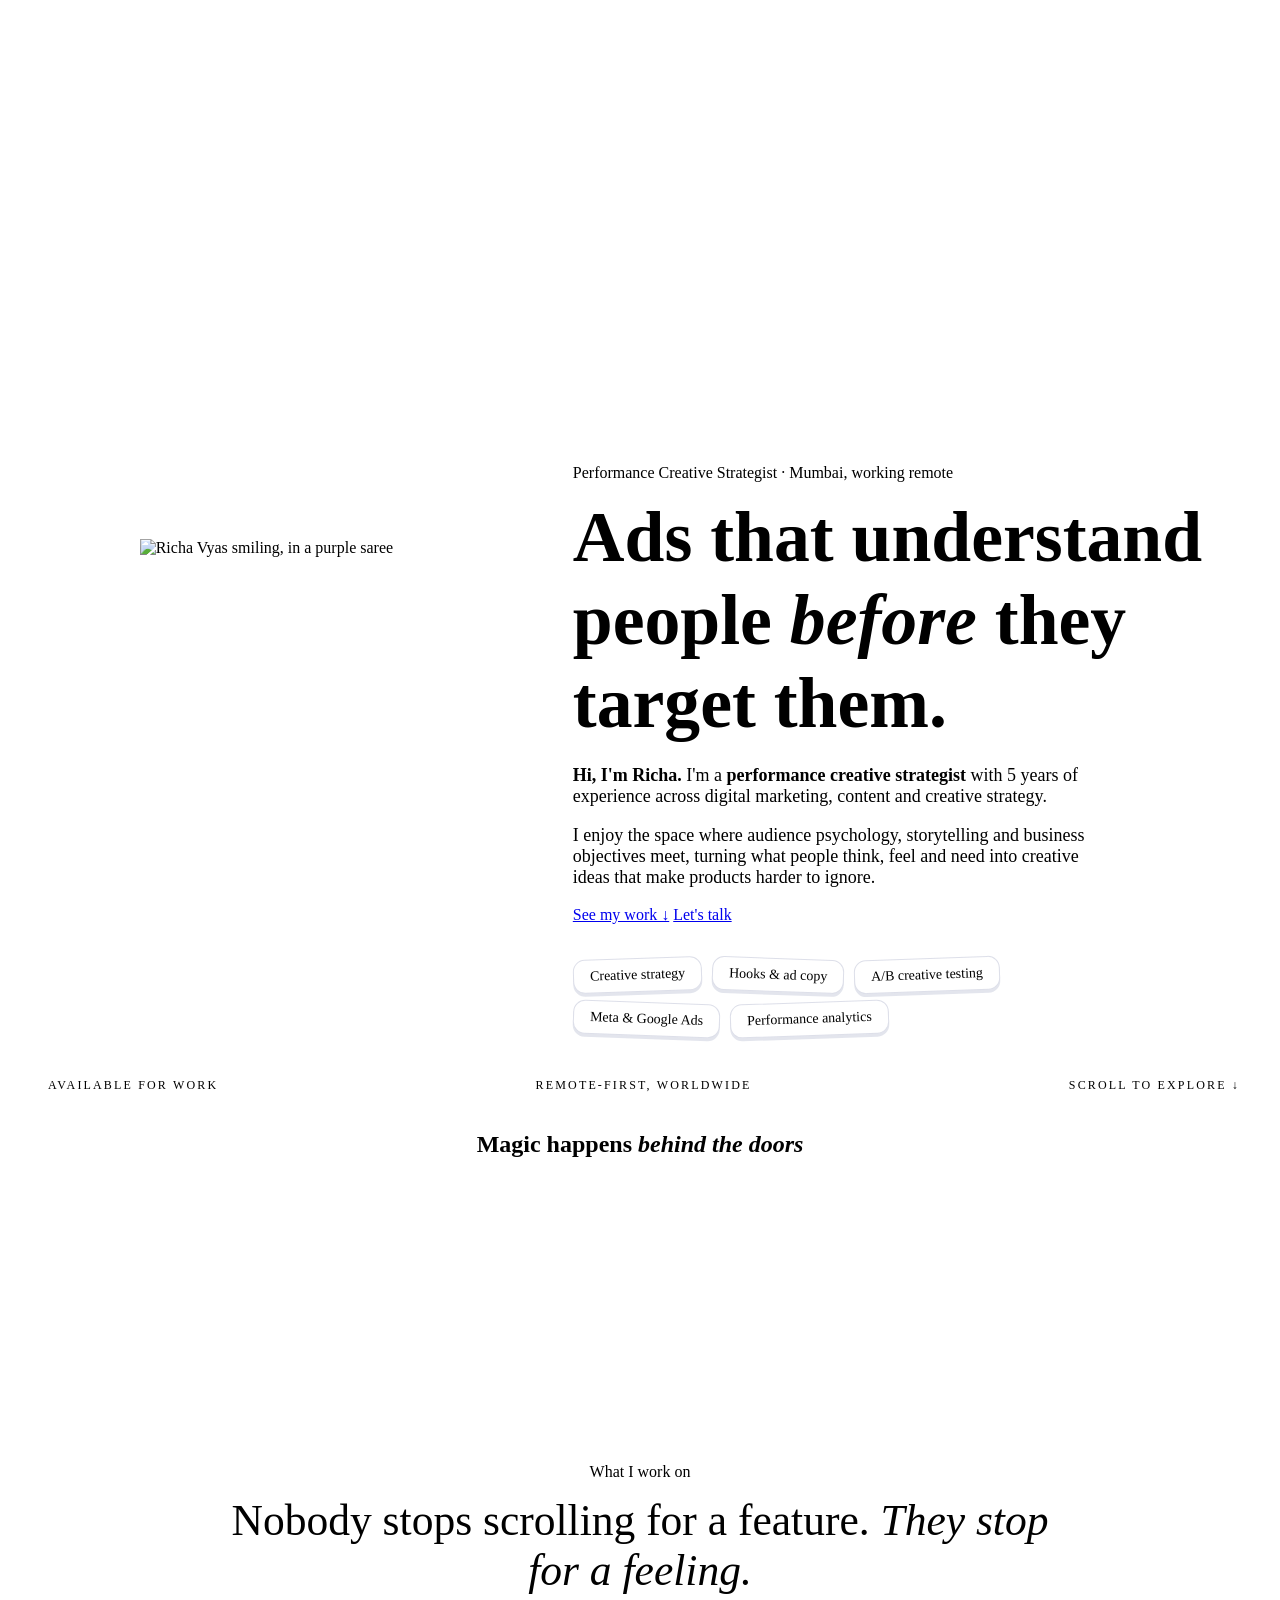
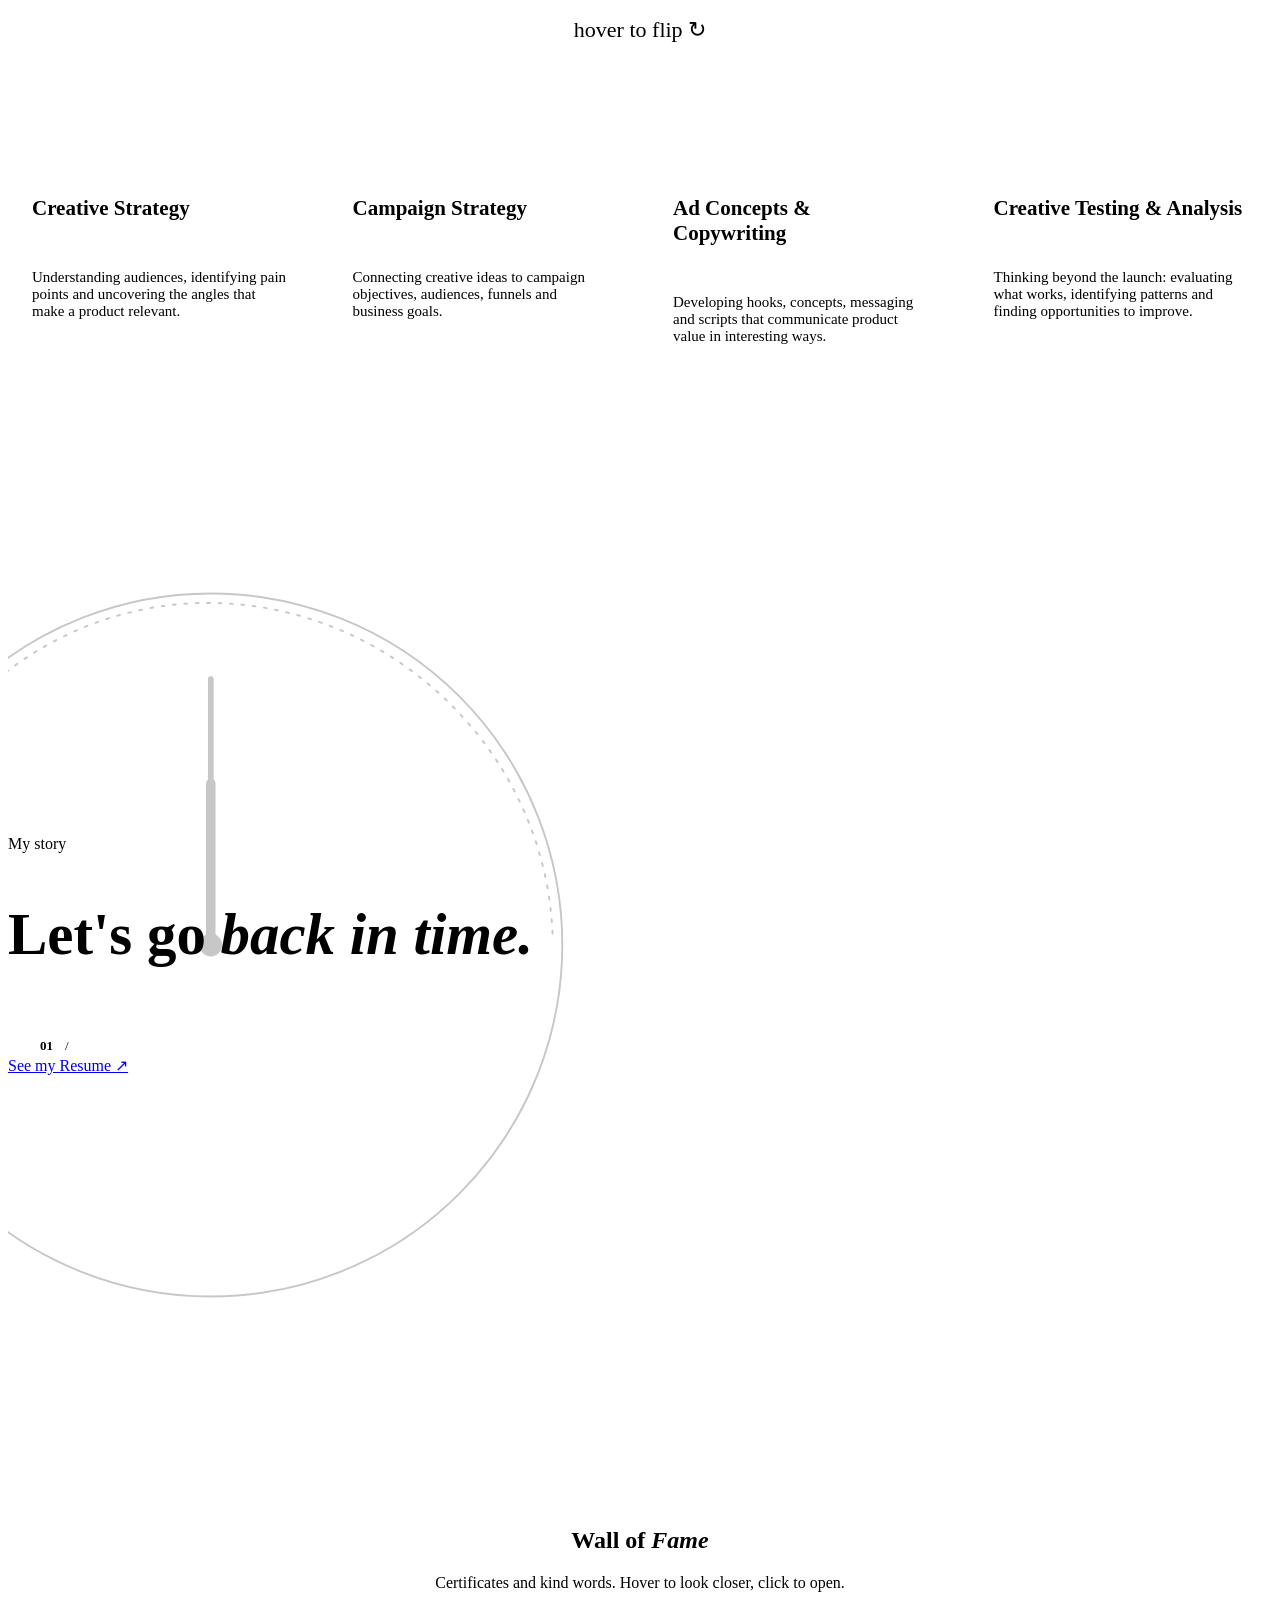
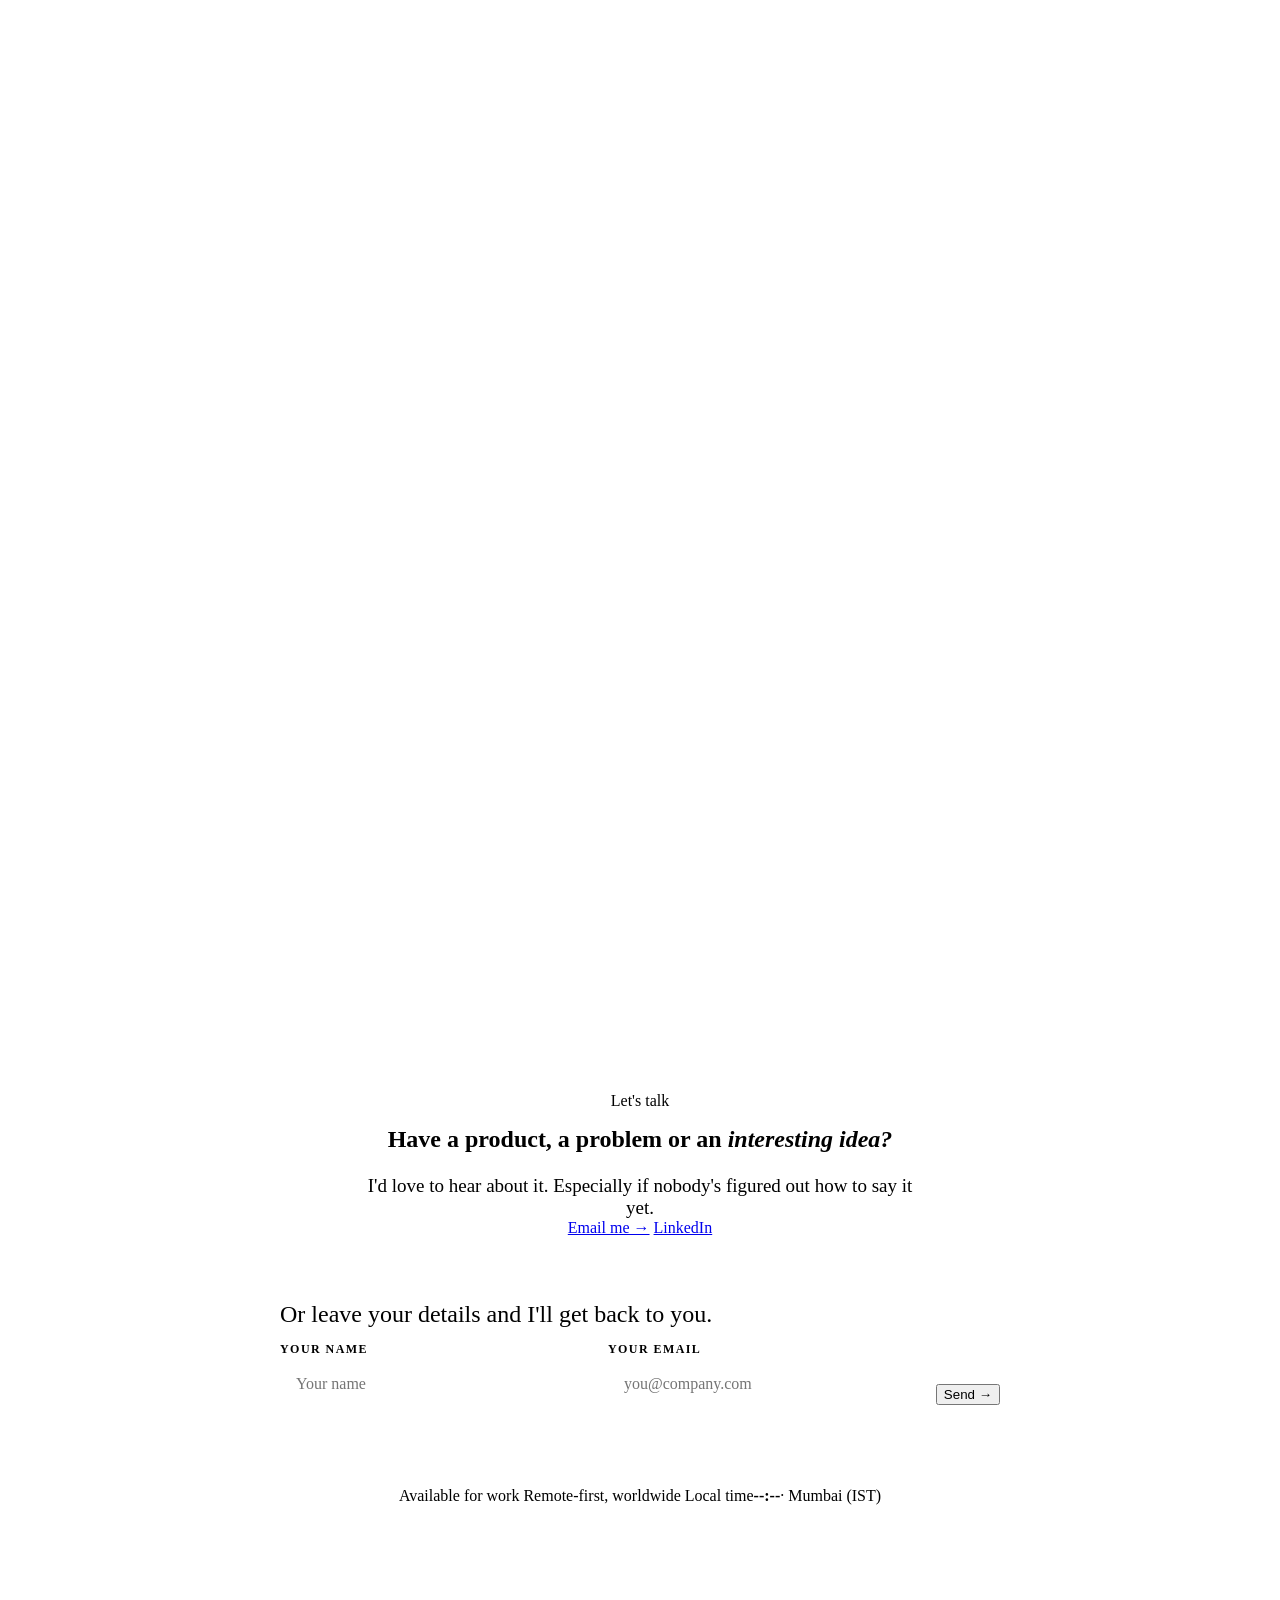
==== index.html @ 6c2c7619 "Add files via upload" ====
<!doctype html>
<html lang="en">
<head>
<meta charset="utf-8">
<meta name="viewport" content="width=device-width, initial-scale=1">
<title>Richa Vyas · Performance Creative Strategist</title>
<meta name="description" content="Ads that understand people before they target them. Performance creative strategist, Mumbai, remote-first.">
<link rel="preconnect" href="https://fonts.googleapis.com"><link rel="preconnect" href="https://fonts.gstatic.com" crossorigin>
<link href="https://fonts.googleapis.com/css2?family=Instrument+Serif:ital@0;1&family=DM+Sans:opsz,wght@9..40,400;9..40,500;9..40,600&family=DM+Mono:wght@400;500&family=Caveat:wght@500;700&display=swap" rel="stylesheet">
<script>try{const t=localStorage.getItem("theme");if(t)document.documentElement.dataset.theme=t}catch(e){}</script>
<link rel="stylesheet" href="assets/site.css">
<style>
/* ---------- hero ---------- */
.hero{min-height:100vh;padding:100px 0 0;display:flex;flex-direction:column;overflow:hidden}
.hero-grid{flex:1;display:grid;grid-template-columns:.85fr 1.15fr;gap:48px;align-items:center;width:100%}
.photo{position:relative;display:flex;justify-content:center;align-items:flex-end;height:min(70vh,620px)}
.photo .blob{position:absolute;bottom:0;left:50%;width:min(100%,460px);aspect-ratio:1;translate:-50% 0;border-radius:50% 50% 46% 54%/55% 50% 50% 45%;background:var(--lav)}
:root[data-theme="dark"] .photo .blob{background:#2A3266}
.photo .zoom{position:relative;height:100%;display:flex;align-items:flex-end;padding:0 6%;cursor:zoom-in;border-radius:0 0 44% 44%/0 0 12% 12%;overflow:hidden}
.photo img{height:84%;width:auto;transition:transform .6s cubic-bezier(.2,.8,.2,1);transform-origin:50% 100%}
.photo .zoom:hover img{transform:scale(1.1)}
.hero h1{font-size:clamp(44px,5.6vw,80px);margin:14px 0 20px}
.hero h1 .ul{position:relative;white-space:nowrap}
.hero h1 .ul svg{position:absolute;left:0;bottom:-10px;width:100%;height:18px;fill:none;stroke:var(--blue);stroke-width:3;stroke-linecap:round}
.hero p.sub{max-width:540px;color:var(--muted);font-size:18px}
.stickers{display:flex;flex-wrap:wrap;gap:10px;margin-top:34px;max-width:560px}
.stk{padding:8px 16px;border-radius:12px;font-size:14px;font-weight:500;color:var(--on-pastel);border:1.5px solid rgba(31,42,107,.15);box-shadow:0 3px 0 rgba(31,42,107,.12);transition:transform .25s}
.stk:nth-child(odd){transform:rotate(-2deg)}.stk:nth-child(even){transform:rotate(2deg)}
.stk:hover{transform:rotate(0) scale(1.08)}
.hero-bar{display:flex;justify-content:space-between;align-items:center;gap:16px;padding:18px 24px;border-top:1.5px dashed var(--line);font-size:12px;letter-spacing:.18em;text-transform:uppercase;color:var(--muted);max-width:1200px;margin:0 auto;width:100%;flex-wrap:wrap}
.hero-bar span{display:inline-flex;align-items:center;gap:8px}

/* ---------- contact form: sends name + email to Richa via FormSubmit ---------- */
(()=>{const f=$("#mailForm"),m=$("#mailMsg");if(!f)return;
  f.addEventListener("submit",async e=>{e.preventDefault();const b=f.querySelector("button");b.disabled=true;m.textContent="Sending…";
    const d=new FormData(f);
    try{const r=await fetch("https://formsubmit.co/ajax/richavyas2004@gmail.com",{method:"POST",headers:{"Content-Type":"application/json",Accept:"application/json"},
        body:JSON.stringify({name:d.get("name"),email:d.get("email"),_subject:"New portfolio contact: "+d.get("name"),_template:"table",_captcha:"false",_honey:d.get("_honey")}),
      });const j=await r.json().catch(()=>({}));
      if(!r.ok||j.success==="false")throw 0;
      m.textContent="Thank you! I'll be in touch soon.";f.reset()}
    catch(err){m.innerHTML='Something went wrong. Please email me at <a href="mailto:richavyas2004@gmail.com" style="color:var(--blue)">richavyas2004@gmail.com</a>.'}
    b.disabled=false})})();

/* ---------- doors ---------- */
.doors{background:var(--wall);padding:110px 0 0;overflow:hidden}
.doors__tex{position:absolute;inset:0;background-image:radial-gradient(var(--line) 1px,transparent 1px);background-size:20px 20px;opacity:.6}
.doors__wall{position:relative;transform-origin:50% 60%;will-change:transform}
.doors h2{text-align:center;position:relative}
.doors__hint{display:none;text-align:center;font-family:var(--hand);font-size:22px;color:var(--blue)}
.doors__row{list-style:none;display:flex;justify-content:center;align-items:flex-end;gap:clamp(16px,2.6vw,36px);margin-top:60px;position:relative;padding:0 24px}
.unit{--w:172px;--h:300px;position:relative;transition:opacity .45s,filter .45s,transform .45s}
.doors__row:has(.unit:hover) .unit:not(:hover){opacity:.38;filter:saturate(.5) blur(.6px)}
.unit:hover{transform:translateY(-6px)}
.doorway{display:block;position:relative;cursor:pointer}
.casing{display:block;padding:12px 12px 0;background:var(--casing);border:2px solid var(--ink);border-bottom:0;border-radius:calc(var(--w)/2 + 12px) calc(var(--w)/2 + 12px) 0 0;box-shadow:0 10px 30px rgba(31,42,107,.12)}
.opening{display:block;position:relative;width:var(--w);height:var(--h);border-radius:calc(var(--w)/2) calc(var(--w)/2) 0 0;overflow:hidden;perspective:900px;border:2px solid var(--ink);border-bottom:0}
.room{position:absolute;inset:0;background:radial-gradient(ellipse at 50% 70%,#FFFFFF 0%,#FFF6DD 45%,#FFE2A8 100%)}
.door{position:absolute;inset:0;background:var(--door);transform-origin:left center;transition:transform 1s cubic-bezier(.55,.05,.2,1);background-image:repeating-linear-gradient(90deg,rgba(0,0,0,.1) 0 2px,transparent 2px 10px),linear-gradient(90deg,rgba(255,255,255,.08),transparent 40%,rgba(0,0,0,.12));border-radius:inherit;box-shadow:inset -8px 0 0 rgba(0,0,0,.08)}
.plate{position:absolute;left:50%;top:28%;translate:-50% 0;padding:6px 10px;min-width:96px;text-align:center;background:linear-gradient(#F3DE8F,#CFA84D);border:1.5px solid #7A5B16;border-radius:3px;font-family:var(--mono);font-size:10px;letter-spacing:.14em;text-transform:uppercase;color:#3B2A05;line-height:1.25;box-shadow:0 2px 0 rgba(0,0,0,.2)}
.handle{position:absolute;right:16px;top:57%;width:34px;height:40px}
.handle__lever{position:absolute;right:0;top:0;width:34px;height:9px;border-radius:5px;background:linear-gradient(#F3DE8F,#B68C2F);transform-origin:right center;transition:transform .3s cubic-bezier(.3,1.5,.5,1);box-shadow:0 2px 0 rgba(0,0,0,.25)}
.handle__lock{position:absolute;right:2px;top:20px;width:8px;height:14px;border-radius:3px;background:#B68C2F}
.enter{position:absolute;left:50%;top:44%;translate:-50% 0;background:rgba(16,20,43,.85);color:#fff;font-size:11px;padding:5px 10px;border-radius:999px;white-space:nowrap;opacity:0;transform:translateY(6px);transition:.3s}
.unit:hover .enter{opacity:1;transform:none}
.sill{display:block;height:12px;width:calc(var(--w) + 28px);margin-left:-2px;background:var(--casing);border:2px solid var(--ink);border-radius:2px}
.pool{position:absolute;left:50%;bottom:-60px;width:calc(var(--w)*1.8);height:80px;translate:-50% 0;background:radial-gradient(ellipse at 50% 0,rgba(255,236,180,.9),transparent 70%);opacity:0;transition:opacity .8s;pointer-events:none}
.dlabel{text-align:center;margin-top:16px;font-family:var(--serif);font-size:22px;line-height:1.1}
.dlabel small{display:block;font-family:var(--sans);font-size:12px;color:var(--muted);letter-spacing:.06em}
.doors__floor{height:110px;margin-top:-1px;background:linear-gradient(var(--bg2),var(--bg));border-top:2px solid var(--ink)}
.dinfo{position:absolute;z-index:4;width:270px;padding:20px 22px;background:var(--surface);border:2px solid var(--ink);border-radius:18px;box-shadow:6px 6px 0 var(--ink);opacity:0;transform:translateY(8px);transition:opacity .3s,transform .3s;pointer-events:none}
.dinfo.on{opacity:1;transform:none}
.dinfo h3{font-size:28px}
.dinfo .t{font-family:var(--mono);font-size:11px;letter-spacing:.12em;text-transform:uppercase;color:var(--muted);margin:2px 0 10px}
.dinfo ul{list-style:none;font-size:14px;display:grid;gap:6px}
.dinfo li{display:flex;gap:8px;align-items:flex-start}
.dinfo li::before{content:"✓";flex:none;width:18px;height:18px;border-radius:50%;background:var(--mint);color:var(--on-pastel);font-size:11px;display:grid;place-items:center;margin-top:2px}
.unit.is-opening .handle__lever{transform:rotate(38deg)}
.unit.is-opening .door{transform:rotateY(-82deg)}
.unit.is-opening .pool{opacity:1}
.doors.entering .unit:not(.is-opening){opacity:.25}
.doors.entering .dinfo{opacity:0}
.doors__wall.zoom{transition:transform 1.25s cubic-bezier(.7,0,.2,1)}
.veil{position:fixed;inset:0;z-index:250;background:#FFFDF6;opacity:0;pointer-events:none;transition:opacity .45s}
.veil.on{opacity:1}

/* ---------- what I work on: flip cards ---------- */
.work{padding:120px 0 110px;text-align:center}
.work .lead{font-family:var(--serif);font-size:clamp(28px,3.4vw,44px);line-height:1.15;max-width:820px;margin:14px auto 6px}
.work .hint{font-family:var(--hand);font-size:22px;color:var(--blue)}
.flips{display:grid;grid-template-columns:repeat(4,1fr);gap:18px;margin-top:44px;text-align:left}
.flip{perspective:1000px;min-height:300px}
.flip__in{position:relative;height:100%;min-height:300px;transition:transform .8s cubic-bezier(.3,1.2,.4,1);transform-style:preserve-3d}
.flip:hover .flip__in,.flip:focus-within .flip__in{transform:rotateY(180deg)}
.flip__f,.flip__b{position:absolute;inset:0;backface-visibility:hidden;-webkit-backface-visibility:hidden;border:2px solid var(--ink);border-radius:22px;padding:24px;display:flex;flex-direction:column;gap:12px;color:var(--on-pastel)}
.flip__f{background:var(--fc)}
.flip__f .ic{width:52px;height:52px;color:#1F2A6B}
.flip__f h3{font-family:var(--sans);font-weight:600;font-size:21px;line-height:1.2}
.flip__f p{font-size:15px}
.flip__b{transform:rotateY(180deg);background:var(--blue);color:#fff;justify-content:center;font-family:var(--serif);font-size:26px;line-height:1.2;box-shadow:6px 6px 0 var(--ink)}
:root[data-theme="dark"] .flip__b{color:#10142B}

/* ---------- timeline ---------- */
.story__track{height:calc(var(--n) * 75vh + 100vh)}
.story__pin{position:sticky;top:0;height:100vh;overflow:hidden}
.story__stage{position:relative;height:100%;display:grid;grid-template-columns:1fr 1.05fr;gap:60px;align-items:center}
.story__clock{position:relative}
.dial{position:absolute;left:50%;top:50%;width:min(92vh,760px);aspect-ratio:1;translate:-62% -50%;pointer-events:none;color:var(--ink);opacity:.22}
:root[data-theme="dark"] .dial{opacity:.3}
.dial svg{width:100%;height:100%;overflow:visible}
.dial .ring{fill:none;stroke:currentColor;stroke-width:2;stroke-linecap:round}
.dial .prog{fill:none;stroke:var(--c);transition:stroke .6s;stroke-width:5;stroke-linecap:round;opacity:.9}
.dial .hand{stroke:currentColor;stroke-linecap:round;transform-origin:400px 400px}
.orbit{position:absolute;inset:0;transform-origin:50% 50%}
.orbit .ic{position:absolute;width:44px;height:44px;margin:-22px 0 0 -22px}
.story__in{position:relative}
.story__h{font-size:clamp(38px,4.6vw,60px)}
.story__pin{--c:var(--blue)}
.story__yr{display:flex;font-family:var(--serif);font-size:clamp(90px,13vw,180px);line-height:1;margin:12px 0 4px;color:var(--c);transition:color .6s}
.dg{display:inline-block;height:1em;overflow:hidden}
.dg__c{display:block;transition:transform .7s cubic-bezier(.6,0,.2,1)}
.dg__c i{display:block;height:1em;font-style:normal;line-height:1}
.story__when{font-family:var(--mono);font-size:13px;letter-spacing:.14em;text-transform:uppercase;color:var(--muted)}
.story__meter{display:flex;align-items:center;gap:12px;margin-top:18px;font-family:var(--mono);font-size:13px}
.story__meter .ic{width:20px;height:20px}
.story__bar{width:120px;height:2px;background:var(--line);position:relative;overflow:hidden;border-radius:2px}
.story__bar i{position:absolute;inset:0;background:var(--blue);transform-origin:left;transform:scaleX(0)}
.story__list{position:relative;height:100%;overflow:hidden;-webkit-mask:linear-gradient(transparent,#000 9%,#000 91%,transparent);mask:linear-gradient(transparent,#000 9%,#000 91%,transparent)}
.story__rail{position:absolute;left:0;top:0;bottom:0;width:2px;background:var(--line)}
.story__fill{position:absolute;left:0;top:0;width:2px;height:0;background:var(--c);transition:background .6s}
.story__dot{position:absolute;left:-9px;top:0;width:20px;height:20px;border-radius:50%;background:var(--c);border:4px solid var(--bg);box-shadow:0 0 0 2px var(--c),0 0 0 8px color-mix(in srgb,var(--c) 22%,transparent);margin-top:-10px;transition:background .6s,box-shadow .6s;z-index:2}
.story__items{position:absolute;left:0;right:0;top:0;will-change:transform}
.story__cta{margin-top:22px}
.item{padding:0 0 64px 36px;opacity:.28;transition:opacity .5s}
.item.on{opacity:1}
.item .w{font-family:var(--mono);font-size:12px;letter-spacing:.14em;text-transform:uppercase;color:var(--muted)}
.item h3{font-family:var(--serif);font-weight:400;font-size:clamp(38px,4vw,54px);margin:4px 0 4px;line-height:1;color:var(--c)}
.item .w{color:var(--c)!important;font-weight:500}
.item .r{font-size:14px;color:var(--muted);margin-bottom:12px}
.item ul{list-style:none;display:grid;gap:8px}
.item li{display:flex;align-items:baseline;gap:12px;font-size:15px;color:var(--muted)}
.item li b{font-family:var(--serif);font-weight:400;font-size:30px;color:var(--text);min-width:96px;line-height:1}

/* ---------- wall of fame: plain wall, small frames, spaced apart (from reference) ---------- */
.fame{padding:110px 0 90px;overflow:hidden}
.fame h2,.fame .sub{text-align:center;position:relative;z-index:3}
.fame .sub{color:var(--muted);margin-top:12px}
.board{position:relative;z-index:2;height:760px;margin-top:40px}
.pf{position:absolute;cursor:zoom-in;transition:filter .4s;will-change:transform;filter:drop-shadow(0 12px 16px rgba(0,0,0,.2))}
.pf .pf__s{position:relative;transition:transform .45s cubic-bezier(.2,.8,.2,1)}
.pf:hover{z-index:5;filter:drop-shadow(0 22px 30px rgba(0,0,0,.28))}
.pf:hover .pf__s{transform:scale(1.18)}
.pf img.fr{position:relative;width:100%;height:auto;z-index:2;pointer-events:none}
.pf__in{position:absolute;left:14.9%;top:16.5%;width:71.3%;height:66.8%;z-index:1;background:#FBF8F1;display:flex;flex-direction:column;align-items:center;justify-content:center;text-align:center;padding:6px;color:#1E2240;gap:2px;overflow:hidden}
.pf__in .ic{width:34%;height:auto;aspect-ratio:1;color:#2F5FD0;opacity:.6}
.pf__in b{font-family:var(--serif);font-weight:400;font-size:clamp(12px,1vw,15px);line-height:1.1}
.pf__in small{font-size:9px;letter-spacing:.12em;text-transform:uppercase;color:#6B6F8A}
.pf__in img{width:100%;height:100%;object-fit:cover}
.pf__in.has-img{padding:0}
.lightbox .pf{position:relative;cursor:default;width:100%;filter:none}
.lightbox .pf:hover .pf__s{transform:none}
.lightbox .pf__in b{font-size:30px}.lightbox .pf__in small{font-size:13px}

/* ---------- contact ---------- */
.contact{padding:140px 0 120px;text-align:center;overflow:hidden}
.contact h2{max-width:900px;margin:16px auto 22px}
.contact p{max-width:560px;margin:0 auto;color:var(--muted);font-size:19px}
.contact .btns{justify-content:center}
.mail{max-width:720px;margin:40px auto 0;padding:24px;border:2px solid var(--ink);border-radius:24px;background:var(--surface);box-shadow:6px 6px 0 var(--blue);text-align:left}
.mail__t{font-family:var(--serif);font-size:24px!important;color:var(--text)!important;margin:0 0 14px!important;max-width:none!important}
.mail__row{display:grid;grid-template-columns:1fr 1fr auto;gap:12px;align-items:end}
.mail label span{display:block;font-size:12px;letter-spacing:.12em;text-transform:uppercase;color:var(--blue);font-weight:600;margin-bottom:6px}
.mail input{width:100%;font:inherit;font-size:16px;padding:12px 16px;border-radius:14px;border:1.5px solid var(--line);background:var(--bg);color:var(--text)}
.mail input:focus{outline:2px solid var(--blue);outline-offset:1px}
.mail .btn{margin:0;justify-content:center}
.mail__msg{font-size:15px!important;margin:12px 0 0!important;min-height:1.2em;max-width:none!important}
@media (max-width:700px){.mail__row{grid-template-columns:1fr}}
.contact .chips{justify-content:center;margin-top:28px;flex-wrap:wrap}

@media (max-width:900px){
  .hero-grid{grid-template-columns:1fr;gap:20px}
  .photo{height:400px;order:2}
  .doors__hint{display:block;margin-top:8px}
  .doors__row{justify-content:flex-start;overflow-x:auto;scroll-snap-type:x mandatory;padding:20px 24px 10px;scrollbar-width:none}
  .unit{scroll-snap-align:center;flex:none}
  .dinfo{display:none}
  .story__stage{grid-template-columns:1fr;grid-template-rows:auto 1fr;gap:10px;padding-top:90px}
  .story__yr{font-size:84px}
  .dial{translate:-50% -50%;width:110vw;opacity:.12}
  .board{height:auto;display:grid;grid-template-columns:1fr 1fr;gap:26px;padding:0 24px}
  .pf{position:relative!important;left:auto!important;top:auto!important;width:auto!important;transform:none!important}
  .flips{grid-template-columns:1fr 1fr}
}
@media (max-width:520px){.flips{grid-template-columns:1fr}.unit{--w:150px;--h:260px}.hero .doodle{opacity:.25;transform:scale(.7)}}
</style>
</head>
<body data-page="home">
<script src="assets/doodles.js"></script>

<main>
<!-- HERO -->
<header class="hero" id="home">
  <svg class="doodle ic" style="top:16%;left:4%;width:56px;height:56px"><use href="#i-coffee-cup-1"/></svg>
  <svg class="doodle ic" style="top:22%;left:43%;width:34px;height:34px;animation-delay:-2s"><use href="#i-star"/></svg>
  <svg class="doodle ic" style="bottom:16%;left:3%;width:58px;height:58px;animation-delay:-3s"><use href="#i-camera"/></svg>
  <svg class="doodle ic" style="top:34%;right:2%;width:54px;height:54px;animation-delay:-1s"><use href="#i-megaphone"/></svg>
  <svg class="doodle ic" style="bottom:14%;right:6%;width:46px;height:46px;animation-delay:-4s"><use href="#i-heart"/></svg>
  <svg class="doodle ic" style="bottom:28%;left:37%;width:40px;height:40px;animation-delay:-5s"><use href="#i-bulb"/></svg>
  <svg class="doodle ic" style="top:52%;left:2%;width:44px;height:44px;animation-delay:-2.5s"><use href="#i-pencil"/></svg>

  <div class="wrap hero-grid">
    <div class="photo reveal">
      <div class="blob"></div>
      <div class="zoom" id="zoom"><img src="assets/me.png" alt="Richa Vyas smiling, in a purple saree"></div>
    </div>
    <div class="reveal">
      <span class="eyebrow">Performance Creative Strategist · Mumbai, working remote</span>
      <h1>Ads that understand people <span class="ul"><em>before</em><svg viewBox="0 0 200 18" preserveAspectRatio="none"><path d="M3 12c40-8 90-10 194-4"/></svg></span> they target them.</h1>
      <p class="sub"><b style="color:var(--text)">Hi, I'm Richa.</b> I'm a <b style="color:var(--blue)">performance creative strategist</b> with 5 years of experience across digital marketing, content and creative strategy.</p>
      <p class="sub" style="margin-top:10px">I enjoy the space where audience psychology, storytelling and business objectives meet, turning what people think, feel and need into creative ideas that make products harder to ignore.</p>
      <div class="btns">
        <a class="btn solid" href="#works">See my work ↓</a>
        <a class="btn ghost" href="#contact">Let's talk</a>
      </div>
      <div class="stickers">
        <span class="stk" style="background:var(--lav)">Creative strategy</span>
        <span class="stk" style="background:var(--pink)">Hooks &amp; ad copy</span>
        <span class="stk" style="background:var(--mint)">A/B creative testing</span>
        <span class="stk" style="background:var(--peach)">Meta &amp; Google Ads</span>
        <span class="stk" style="background:var(--butter)">Performance analytics</span>
      </div>
    </div>
  </div>
  <div class="hero-bar">
    <span><i class="live"></i>Available for work</span>
    <span>Remote-first, worldwide</span>
    <span>Scroll to explore ↓</span>
  </div>
</header>

<!-- DOORS -->
<section class="doors" id="works">
  <div class="doors__tex" aria-hidden="true"></div>
  <div class="doors__wall" id="wallZoom">
    <h2>Magic happens <em>behind the doors</em></h2>
    <p class="doors__hint">swipe along the wall →</p>
    <ul class="doors__row" id="doorRow"></ul>
    <div class="dinfo" id="dinfo" aria-live="polite"><h3></h3><p class="t"></p><ul></ul></div>
    <div class="doors__floor"></div>
  </div>
</section>
<div class="veil" id="veil"></div>

<!-- WHAT I WORK ON -->
<section class="work" id="skills">
  <div class="wrap">
    <span class="eyebrow reveal">What I work on</span>
    <p class="lead reveal">Nobody stops scrolling for a feature. <em>They stop for a feeling.</em></p>
    <p class="hint reveal">hover to flip ↻</p>
    <div class="flips">
      <div class="flip reveal" tabindex="0" style="--fc:var(--lav)"><div class="flip__in">
        <div class="flip__f"><svg class="ic"><use href="#i-target"/></svg><h3>Creative Strategy</h3><p>Understanding audiences, identifying pain points and uncovering the angles that make a product relevant.</p></div>
        <div class="flip__b">People don't buy products. They buy the version of themselves that product promises.</div></div></div>
      <div class="flip reveal" tabindex="0" style="--fc:var(--mint)"><div class="flip__in">
        <div class="flip__f"><svg class="ic"><use href="#i-megaphone"/></svg><h3>Campaign Strategy</h3><p>Connecting creative ideas to campaign objectives, audiences, funnels and business goals.</p></div>
        <div class="flip__b">The right message at the wrong moment is still the wrong message.</div></div></div>
      <div class="flip reveal" tabindex="0" style="--fc:var(--pink)"><div class="flip__in">
        <div class="flip__f"><svg class="ic"><use href="#i-pencil"/></svg><h3>Ad Concepts &amp; Copywriting</h3><p>Developing hooks, concepts, messaging and scripts that communicate product value in interesting ways.</p></div>
        <div class="flip__b">Great copy doesn't sound clever. It sounds like the customer's own thoughts.</div></div></div>
      <div class="flip reveal" tabindex="0" style="--fc:var(--butter)"><div class="flip__in">
        <div class="flip__f"><svg class="ic"><use href="#i-analytics"/></svg><h3>Creative Testing &amp; Analysis</h3><p>Thinking beyond the launch: evaluating what works, identifying patterns and finding opportunities to improve.</p></div>
        <div class="flip__b">Every ad is a guess until the audience answers. I just make sure I'm listening.</div></div></div>
    </div>
  </div>
</section>

<!-- TIMELINE -->
<section class="story" id="about">
  <div class="story__track" id="storyTrack">
    <div class="story__pin">
      <div class="wrap story__stage">
        <div class="story__clock">
          <div class="dial" aria-hidden="true">
            <svg viewBox="0 0 800 800">
              <circle class="ring" cx="400" cy="400" r="370"/>
              <path class="ring" d="M42 392c4-196 168-356 362-352 190 4 352 160 356 356" style="stroke-dasharray:3 9"/>
              <g id="ticks"></g>
              <circle class="prog" id="prog" cx="400" cy="400" r="330" pathLength="100" style="stroke-dasharray:0 100;transform:rotate(-90deg);transform-origin:400px 400px"/>
              <line class="hand" id="hH" x1="400" y1="400" x2="400" y2="230" style="stroke-width:10"/>
              <line class="hand" id="hM" x1="400" y1="400" x2="400" y2="120" style="stroke-width:6"/>
              <circle cx="400" cy="400" r="12" fill="currentColor"/>
            </svg>
            <div class="orbit" id="orbit"></div>
          </div>
          <div class="story__in">
            <p class="eyebrow">My story</p>
            <h2 class="story__h">Let's go <em>back in time.</em></h2>
            <div class="story__yr" id="yr" aria-hidden="true"></div>
            <p class="story__when" id="when"></p>
            <div class="story__meter"><svg class="ic"><use href="#i-clock"/></svg><b id="idx">01</b><span style="color:var(--muted)">/ <span id="tot"></span></span><span class="story__bar"><i id="bar"></i></span></div>
            <a class="btn solid story__cta" href="assets/docs/richa-vyas-resume.pdf" target="_blank" rel="noopener">See my Resume ↗</a>
          </div>
        </div>
        <div class="story__list">
          <div class="story__rail"></div><div class="story__fill" id="sfill"></div><div class="story__dot" id="sdot"></div>
          <div class="story__items" id="items"></div>
        </div>
      </div>
    </div>
  </div>
</section>

<!-- WALL OF FAME -->
<section class="fame" id="wall">
  <h2 class="reveal">Wall of <em>Fame</em></h2>
  <p class="sub reveal">Certificates and kind words. Hover to look closer, click to open.</p>
  <div class="wrap"><div class="board" id="board" data-add="fame"></div></div>
</section>

<!-- CONTACT -->
<section class="contact" id="contact">
  <svg class="doodle ic" style="top:80px;left:10%;width:66px;height:66px"><use href="#i-plane"/></svg>
  <svg class="doodle ic" style="bottom:60px;right:12%;width:54px;height:54px;animation-delay:-3s"><use href="#i-mail"/></svg>
  <svg class="doodle ic" style="top:120px;right:20%;width:40px;height:40px;animation-delay:-1s"><use href="#i-wave-right"/></svg>
  <div class="wrap reveal">
    <span class="eyebrow">Let's talk</span>
    <h2>Have a product, a problem or an <em>interesting idea?</em></h2>
    <p>I'd love to hear about it. Especially if nobody's figured out how to say it yet.</p>
    <div class="btns">
      <a class="btn solid" href="mailto:richavyas2004@gmail.com">Email me →</a>
      <a class="btn ghost" href="https://www.linkedin.com/in/vyas-richa/" target="_blank" rel="noopener">LinkedIn</a>
    </div>
    <form class="mail" id="mailForm">
      <p class="mail__t">Or leave your details and I'll get back to you.</p>
      <div class="mail__row">
        <label><span>Your name</span><input name="name" required autocomplete="name" placeholder="Your name"></label>
        <label><span>Your email</span><input name="email" type="email" required autocomplete="email" placeholder="you@company.com"></label>
        <button class="btn solid" type="submit">Send →</button>
      </div>
      <input type="text" name="_honey" tabindex="-1" autocomplete="off" style="display:none">
      <p class="mail__msg" id="mailMsg" aria-live="polite"></p>
    </form>
    <div class="chips">
      <span class="chip"><i class="live"></i>Available for work</span>
      <span class="chip">Remote-first, worldwide</span>
      <span class="chip"><span class="lbl">Local time</span><b class="clock">--:--</b><span class="lbl">· Mumbai (IST)</span></span>
    </div>
  </div>
</section>
</main>

<script src="assets/site.js"></script>
<script>

/* ---------- doors ---------- */
const DOORS=[
  {c:"#93DDB5",soft:"#DDF5E8",plate:"Case study 1",name:"Manychat",title:"Every “price?” is a sale in progress",href:"case-study-1.html",pts:["Meta Ads creative strategy","$3,000 · 14-day test plan","3 static ad concepts"]},
  {c:"#D94A8C",soft:"#FFDCEB",plate:"Case study 2",name:"FIKAA",title:"10K signups and KYCs from a single ad campaign",href:"case-study-2.html",pts:["Live fintech campaign","₹34 digital-gold KYC offer","10,000+ signups in about a week"]},
  {c:"#B9A4F5",soft:"#ECE5FF",plate:"Case study 3",name:"Sunsama",title:"Six hours of meetings, a nine-hour to-do list",href:"case-study-3.html",pts:["Founder audience insight","$6,000 · 30-day plan","“Done for the Day” campaign"]},
  {c:"#F5D46A",soft:"#FFF3C4",plate:"Teardown",name:"US Market Teardown",title:"8 US SaaS brands, one frame each",href:"teardown.html",pts:["8 brands · 2 categories","The “proof object” framework","Static Meta ads decoded"]},
  {c:"#FFB88C",soft:"#FFE6D6",plate:"Work samples",name:"Work samples",title:"The wall of things I've made",href:"work-samples.html",pts:["Ad creatives & social","Brochures, emailers, decks","5 years of making things"]},
];
(()=>{
  const row=$("#doorRow"),info=$("#dinfo"),wall=$("#wallZoom"),sec=$("#works"),veil=$("#veil");
  row.innerHTML=DOORS.map((d,i)=>`<li class="unit" style="--door:${d.c}" data-i="${i}">
    <a class="doorway" href="${d.href}" aria-label="Open the ${d.name} door">
      <span class="casing"><span class="opening"><span class="room"></span>
        <span class="door"><span class="plate">${d.plate}</span><span class="enter">Click to enter</span>
          <span class="handle"><span class="handle__lever"></span><span class="handle__lock"></span></span></span>
      </span></span><span class="sill"></span><span class="pool"></span>
    </a><div class="dlabel">${d.name}<small>${d.plate.startsWith("Case")?d.plate:"&nbsp;"}</small></div></li>`).join("");
  const units=[...row.children];
  units.forEach(u=>{
    const d=DOORS[u.dataset.i];
    u.addEventListener("mouseenter",()=>{
      info.querySelector("h3").textContent=d.name;info.querySelector(".t").textContent=d.title;
      info.querySelector("ul").innerHTML=d.pts.map(p=>`<li>${p}</li>`).join("");
      const wr=wall.getBoundingClientRect(),ur=u.getBoundingClientRect();
      let left=ur.right-wr.left+18;if(left+280>wr.width)left=ur.left-wr.left-288;
      info.style.left=left+"px";info.style.top=(ur.top-wr.top+70)+"px";info.classList.add("on");
    });
    u.addEventListener("mouseleave",()=>info.classList.remove("on"));
    u.querySelector(".doorway").addEventListener("click",e=>{
      e.preventDefault();if(sec.classList.contains("entering"))return;
      if(RM){location.href=d.href;return}
      const go=()=>{
        sec.classList.add("entering");u.classList.add("is-opening");
        const wr=wall.getBoundingClientRect(),or=u.querySelector(".opening").getBoundingClientRect();
        wall.style.transformOrigin=`${or.left-wr.left+or.width/2}px ${or.top-wr.top+or.height*.55}px`;
        setTimeout(()=>{wall.classList.add("zoom");wall.style.transform="scale(9)"},520);
        veil.style.background=d.soft;setTimeout(()=>veil.classList.add("on"),1150);
        setTimeout(()=>{try{sessionStorage.setItem("enteredDoor",d.soft)}catch(e){};location.href=d.href},1650);
      };
      const r=u.getBoundingClientRect();
      if(r.top<70||r.bottom>innerHeight){scrollTo({top:scrollY+r.top-(innerHeight-r.height)/2,behavior:"smooth"});setTimeout(go,550)}else go();
    });
  });
  addEventListener("pageshow",()=>{veil.style.background="";sec.classList.remove("entering");units.forEach(u=>u.classList.remove("is-opening"));wall.classList.remove("zoom");wall.style.transform="";veil.classList.remove("on")});
})();

/* ---------- timeline: clock rewinds as you scroll ---------- */
const STOPS=[
  {y:2025,c:"#2F5FD0",when:"Sep 2025 – now",co:"RadImpressions",role:"Performance Creative Strategist · Remote",n:[["+",38,"%","CTR lift from audience-led creative"],["+",27,"%","creative performance via structured testing"],["₹",2,"L+","peak monthly ad spend managed"]]},
  {y:2024,c:"#2E9E66",when:"Aug 2024 – Aug 2025",co:"Leads Interactive",role:"Content Strategy & Performance · Singapore, remote",n:[["+",15,"%","website visits"],["",2,"×","monthly content output across 15+ clients"]]},
  {y:2024,c:"#E07A2E",when:"Apr 2024 – Apr 2025",co:"Adventure Tours",role:"Creative Strategy & Social Media · Remote",n:[["20–",30,"","creative assets a month"],["",3,"","campaign areas planned monthly"]]},
  {y:2023,c:"#D94A8C",when:"Jun 2023 – Mar 2024",co:"FIKAA",role:"Content Writer & Graphic Designer · Mumbai",n:[["",10,"K+","app downloads and signups"],["",500,"+","creatives designed"],["+",50,"%","organic Instagram followers"]]},
  {y:2021,c:"#7B61D9",when:"Since Sep 2021",co:"Freelance consultant",role:"Where it all started",n:[["",30,"+","client projects"],["",50,"+","brand leads generated"],["+",148,"%","social media followers"]]},
];
(()=>{
  const N=STOPS.length,track=$("#storyTrack"),items=$("#items"),yr=$("#yr");
  track.style.setProperty("--n",N);$("#tot").textContent=String(N).padStart(2,"0");
  items.innerHTML=STOPS.map(s=>`<div class="item"><div class="w">${s.when}</div><h3>${s.co}</h3><div class="r">${s.role}</div>
    <ul>${s.n.map(([p,v,suf,t])=>`<li><b>${p}<span class="cnt" data-v="${v}">${v}</span>${suf}</b>${t}</li>`).join("")}</ul></div>`).join("");
  const els=[...items.children],digs=[];
  for(let i=0;i<4;i++){const dg=document.createElement("span");dg.className="dg";dg.innerHTML=`<span class="dg__c">${[...Array(10).keys()].map(n=>`<i>${n}</i>`).join("")}</span>`;yr.appendChild(dg);digs.push(dg.firstChild)}
  // clock face ticks + orbiting doodles
  $("#ticks").innerHTML=[...Array(60)].map((_,i)=>{const a=i*6*Math.PI/180,big=i%5===0,r1=big?330:345,r2=362;return`<line class="ring" x1="${400+Math.sin(a)*r1}" y1="${400-Math.cos(a)*r1}" x2="${400+Math.sin(a)*r2}" y2="${400-Math.cos(a)*r2}" style="stroke-width:${big?4:2}"/>`}).join("");
  const orbitIcons=["coffee-cup-1","star","rocket","heart","bulb","camera","trophy","megaphone"];
  $("#orbit").innerHTML=orbitIcons.map((n,i)=>{const a=i/orbitIcons.length*Math.PI*2;return`<svg class="ic" style="left:${50+Math.sin(a)*58}%;top:${50-Math.cos(a)*58}%"><use href="#i-${n}"/></svg>`}).join("");
  const count=el=>el.querySelectorAll(".cnt").forEach(c=>{const v=+c.dataset.v,t0=performance.now();const f=t=>{const p=Math.min(1,(t-t0)/900);c.textContent=Math.round(v*(1-Math.pow(1-p,3)));if(p<1)requestAnimationFrame(f)};requestAnimationFrame(f)});
  let active=-1,cur=0,sp=0;
  const setActive=i=>{if(i===active)return;active=i;const s=STOPS[i];
    String(s.y).split("").forEach((d,k)=>digs[k].style.transform=`translateY(-${d}em)`);
    $("#when").textContent=s.when;$("#idx").textContent=String(i+1).padStart(2,"0");
    els.forEach((e,k)=>e.classList.toggle("on",k===i));count(els[i]);pin.style.setProperty("--c",s.c)};
  const pin=track.querySelector(".story__pin");els.forEach((e,k)=>e.style.setProperty("--c",STOPS[k].c));
  setActive(0);
  const hH=$("#hH"),hM=$("#hM"),prog=$("#prog"),orbit=$("#orbit"),list=$(".story__list"),dot=$("#sdot"),fill=$("#sfill");
  (function loop(){
    const r=track.getBoundingClientRect(),total=track.offsetHeight-innerHeight,p=Math.min(1,Math.max(0,-r.top/total));
    const f=p*(N-1);setActive(Math.round(f));
    cur+=(Math.round(f)-cur)*.1;sp+=(p-sp)*.1;
    const i0=Math.min(N-1,Math.floor(cur)),fr=cur-i0,e0=els[i0],e1=els[Math.min(i0+1,N-1)],
      a=e0.offsetTop+(e0.offsetHeight-64)/2,b=e1.offsetTop+(e1.offsetHeight-64)/2;
    // the active role always sits in the middle; the dot travels down the rail (and back up) with your scroll
    const lh=list.clientHeight,dy=lh*(.08+.84*sp);
    dot.style.top=dy+"px";fill.style.height=dy+"px";
    items.style.transform=`translateY(${lh/2-(a+(b-a)*fr)}px)`;
    $("#bar").style.transform=`scaleX(${p})`;
    // the clock rewinds: minute hand spins back once per stop, hour hand follows slowly
    hM.style.transform=`rotate(${-sp*(N-1)*360}deg)`;hH.style.transform=`rotate(${-sp*(N-1)*30-60}deg)`;
    prog.style.strokeDasharray=`${sp*100} 100`;
    orbit.style.transform=`rotate(${-sp*180}deg)`;
    orbit.querySelectorAll(".ic").forEach(e=>e.style.transform=`rotate(${sp*180}deg)`);
    requestAnimationFrame(loop);
  })();
})();

/* ---------- wall of fame: small frames, spaced apart, quick to follow the cursor (from reference) ---------- */
const FAME=[
  {kind:"Certificate",label:"Certificate 01",icon:"trophy",pos:[2,2,11]},
  {kind:"Kind words",label:"Yogiraj Pore",sub:"RadImpressions",q:"Richa brought a strong mix of creativity, structure, and performance thinking to her work at RadImpressions. She was particularly good at turning insights into clear creative directions. Proactive, reliable, and comfortable taking ownership while working remotely.",icon:"heart",pos:[29,16,12]},
  {kind:"Certificate",label:"Certificate 02",icon:"crown",pos:[56,0,10.5]},
  {kind:"Kind words",label:"Harsh Choksey",sub:"FIKAA",q:"She was instrumental in developing our social media strategy, creating engaging content that increased our follower count and engagement organically. Her graphic design skills brought our campaigns to life.",icon:"star",pos:[84,10,11]},
  {kind:"Certificate",label:"Certificate 03",icon:"target",pos:[10,60,10.5]},
  {kind:"Kind words",label:"Dwishojoyee Banerjee",sub:"The Soft Move",q:"Richa has delivered her assigned services within the specified time frames and carried out her role with utmost diligence. She has been an asset to The Soft Move and would continue to be wherever she is placed.",icon:"smiling-emoji",pos:[38,70,12]},
  {kind:"Certificate",label:"Certificate 04",icon:"rocket",pos:[64,48,10.5]},
  {kind:"Certificate",label:"Certificate 05",icon:"thumbs-up",pos:[87,72,10]},
];
// free spots for frames you add with the editor
const FAME_SPOTS=[[16,34,10],[48,36,10],[74,26,10],[2,86,10],[24,92,10],[54,86,10],[72,90,10],[42,52,9]];
(()=>{
  const board=$("#board"),sec=$("#wall"),editing=()=>document.documentElement.classList.contains("editing");
  const inner=(f,big)=>`${ic(f.icon)}<small>${f.kind}</small><b>${f.label}</b>${f.sub?`<small>${f.sub}</small>`:""}${big&&f.q?`<p style="font-family:var(--serif);font-style:italic;font-size:20px;line-height:1.3;max-width:80%;margin-top:8px">“${f.q}”</p>`:big?`<small style="margin-top:6px">Image coming soon</small>`:""}`;
  const place=(el,[l,t,w],i)=>{Object.assign(el.style,{left:l+"%",top:t+"%",width:w+"%"});el.dataset.depth=(.6+((i*37)%10)/10).toFixed(2)};
  FAME.forEach((f,i)=>{const el=document.createElement("div");el.className="pf";el.dataset.i=i;place(el,f.pos,i);
    el.innerHTML=`<div class="pf__s"><img class="fr" src="assets/frame.png" alt=""><div class="pf__in" data-slot="fame-${i+1}">${inner(f)}</div></div>`;
    board.appendChild(el)});
  // frames added in the editor land on the next free spot
  board.addEventListener("ed:extra",e=>{const n=board.querySelectorAll(".pf[data-extra]").length-1;place(e.detail,FAME_SPOTS[n%FAME_SPOTS.length],n+FAME.length);delete e.detail.dataset.i});
  board.addEventListener("click",e=>{if(editing())return;const el=e.target.closest(".pf");if(!el)return;const im=el.querySelector(".pf__in img"),f=FAME[el.dataset.i];
    lightbox(im?`<img src="${im.src}" alt="">`:`<div class="pf"><img class="fr" src="assets/frame.png" alt=""><div class="pf__in">${inner(f,true)}</div></div>`)});
  let tx=0,ty=0,cx=0,cy=0;
  sec.addEventListener("pointermove",e=>{tx=e.clientX/innerWidth-.5;ty=e.clientY/innerHeight-.5});
  sec.addEventListener("pointerleave",()=>{tx=ty=0});
  if(RM)return;
  (function loop(){
    if(editing()){tx=ty=0}
    cx+=(tx-cx)*.16;cy+=(ty-cy)*.16;
    if(innerWidth>900)board.querySelectorAll(".pf").forEach(el=>{const d=+el.dataset.depth||1;el.style.transform=editing()?"none":`translate(${-cx*200*d}px,${-cy*130*d}px)`});
    requestAnimationFrame(loop);
  })();
})();
</script>
<script src="assets/edits/index.js"></script>
<script src="assets/editor.js"></script>
</body>
</html>
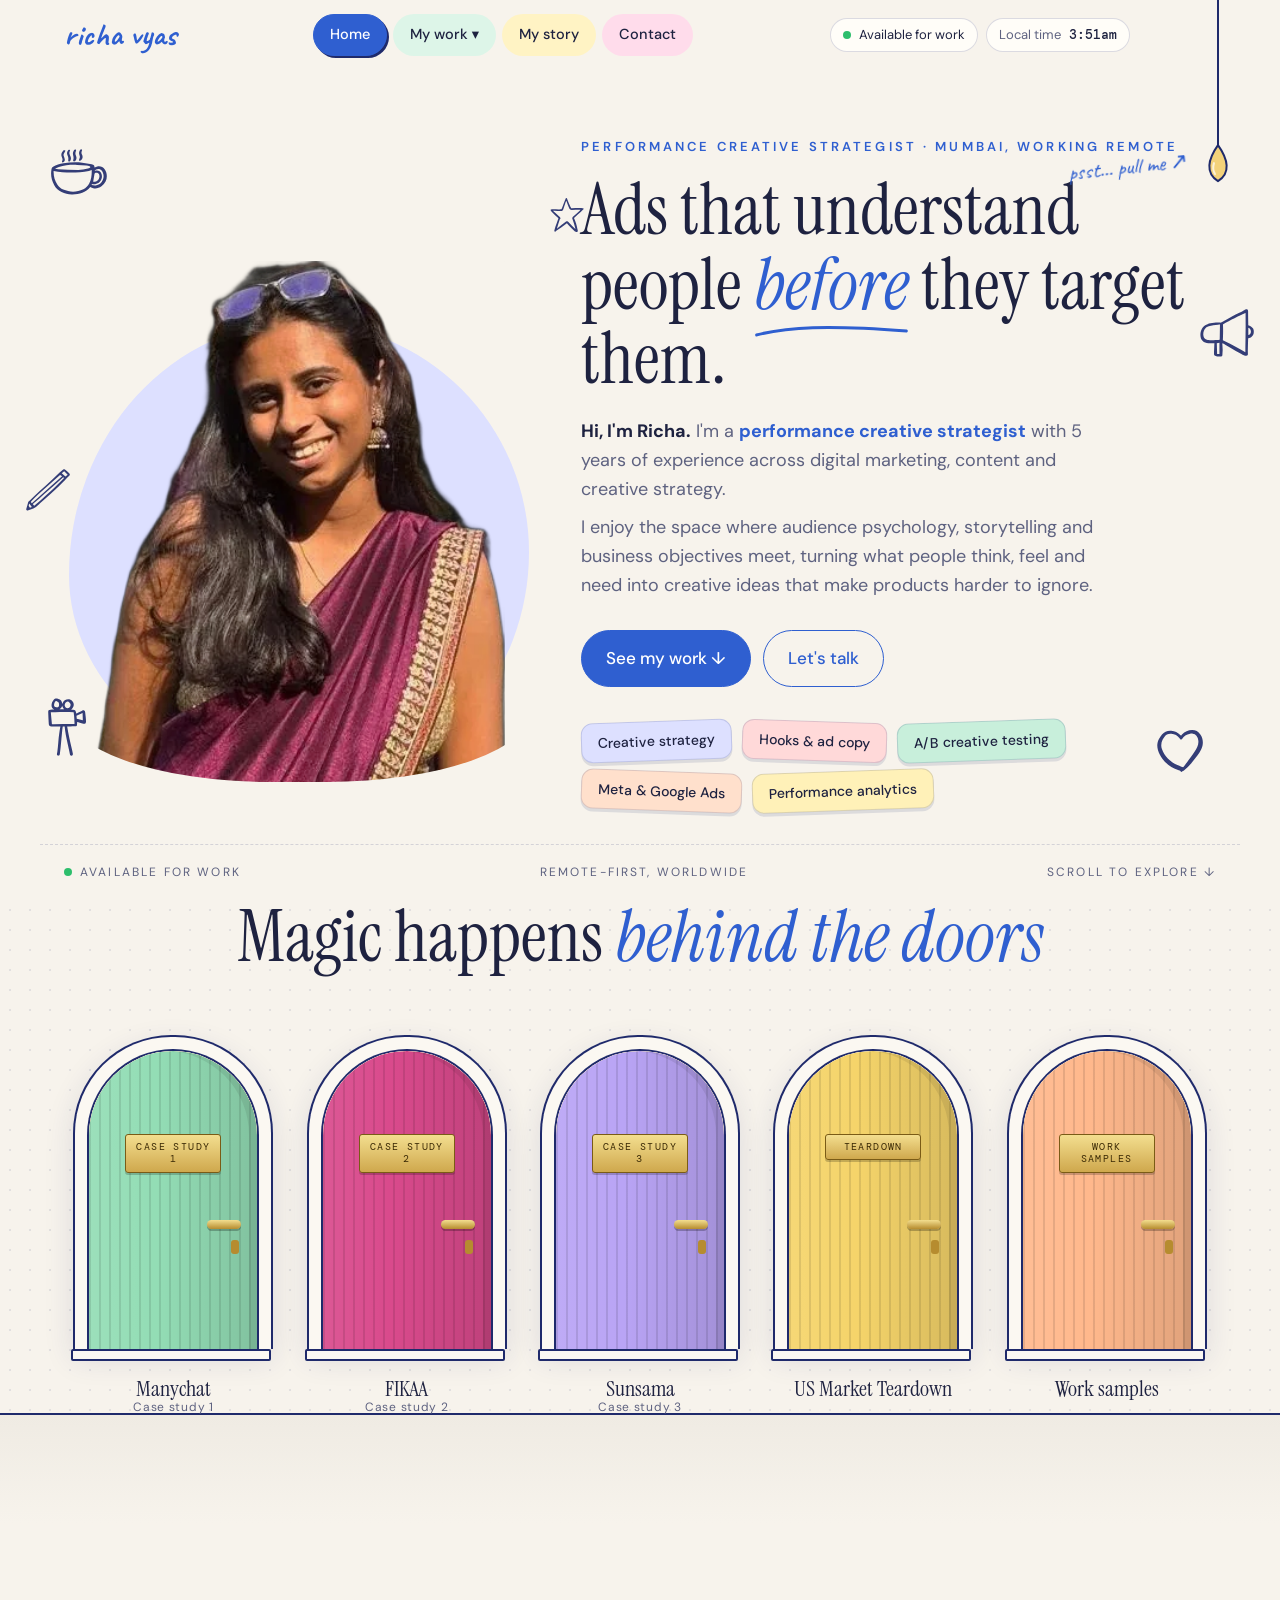
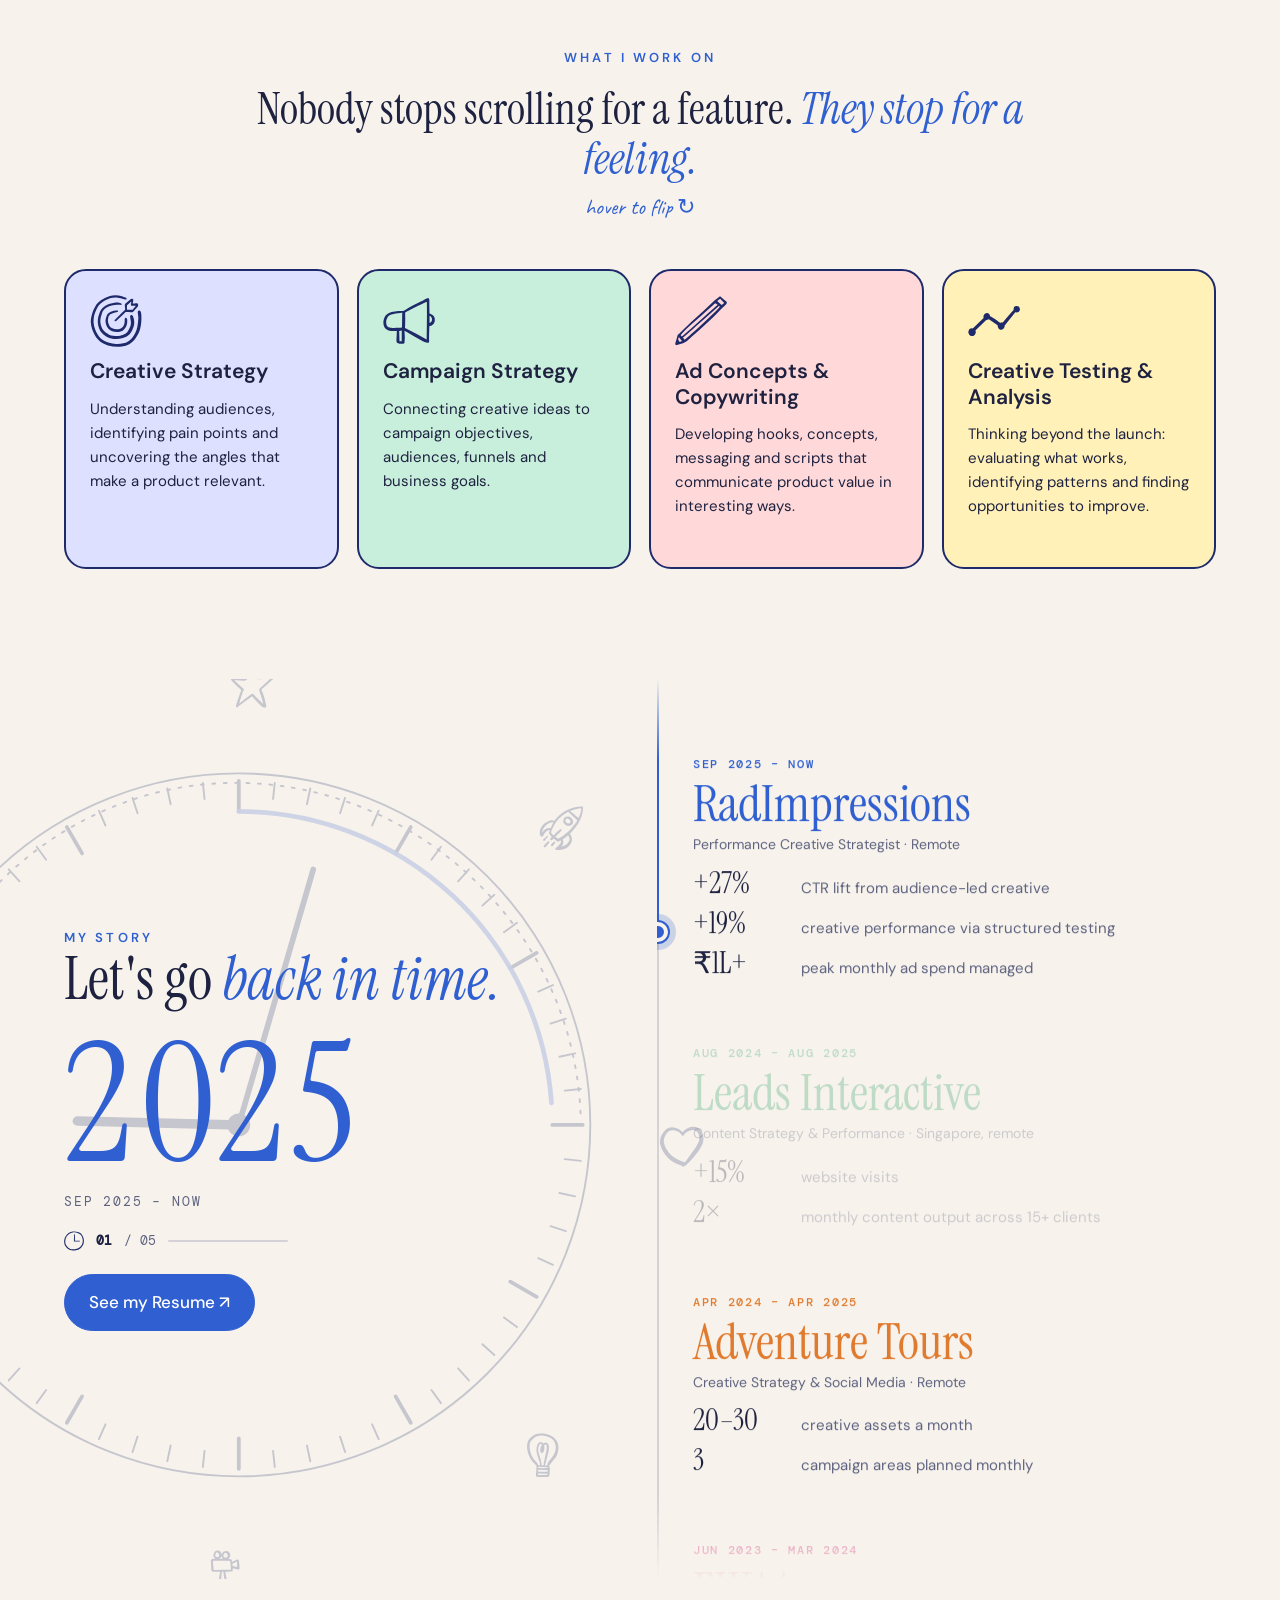
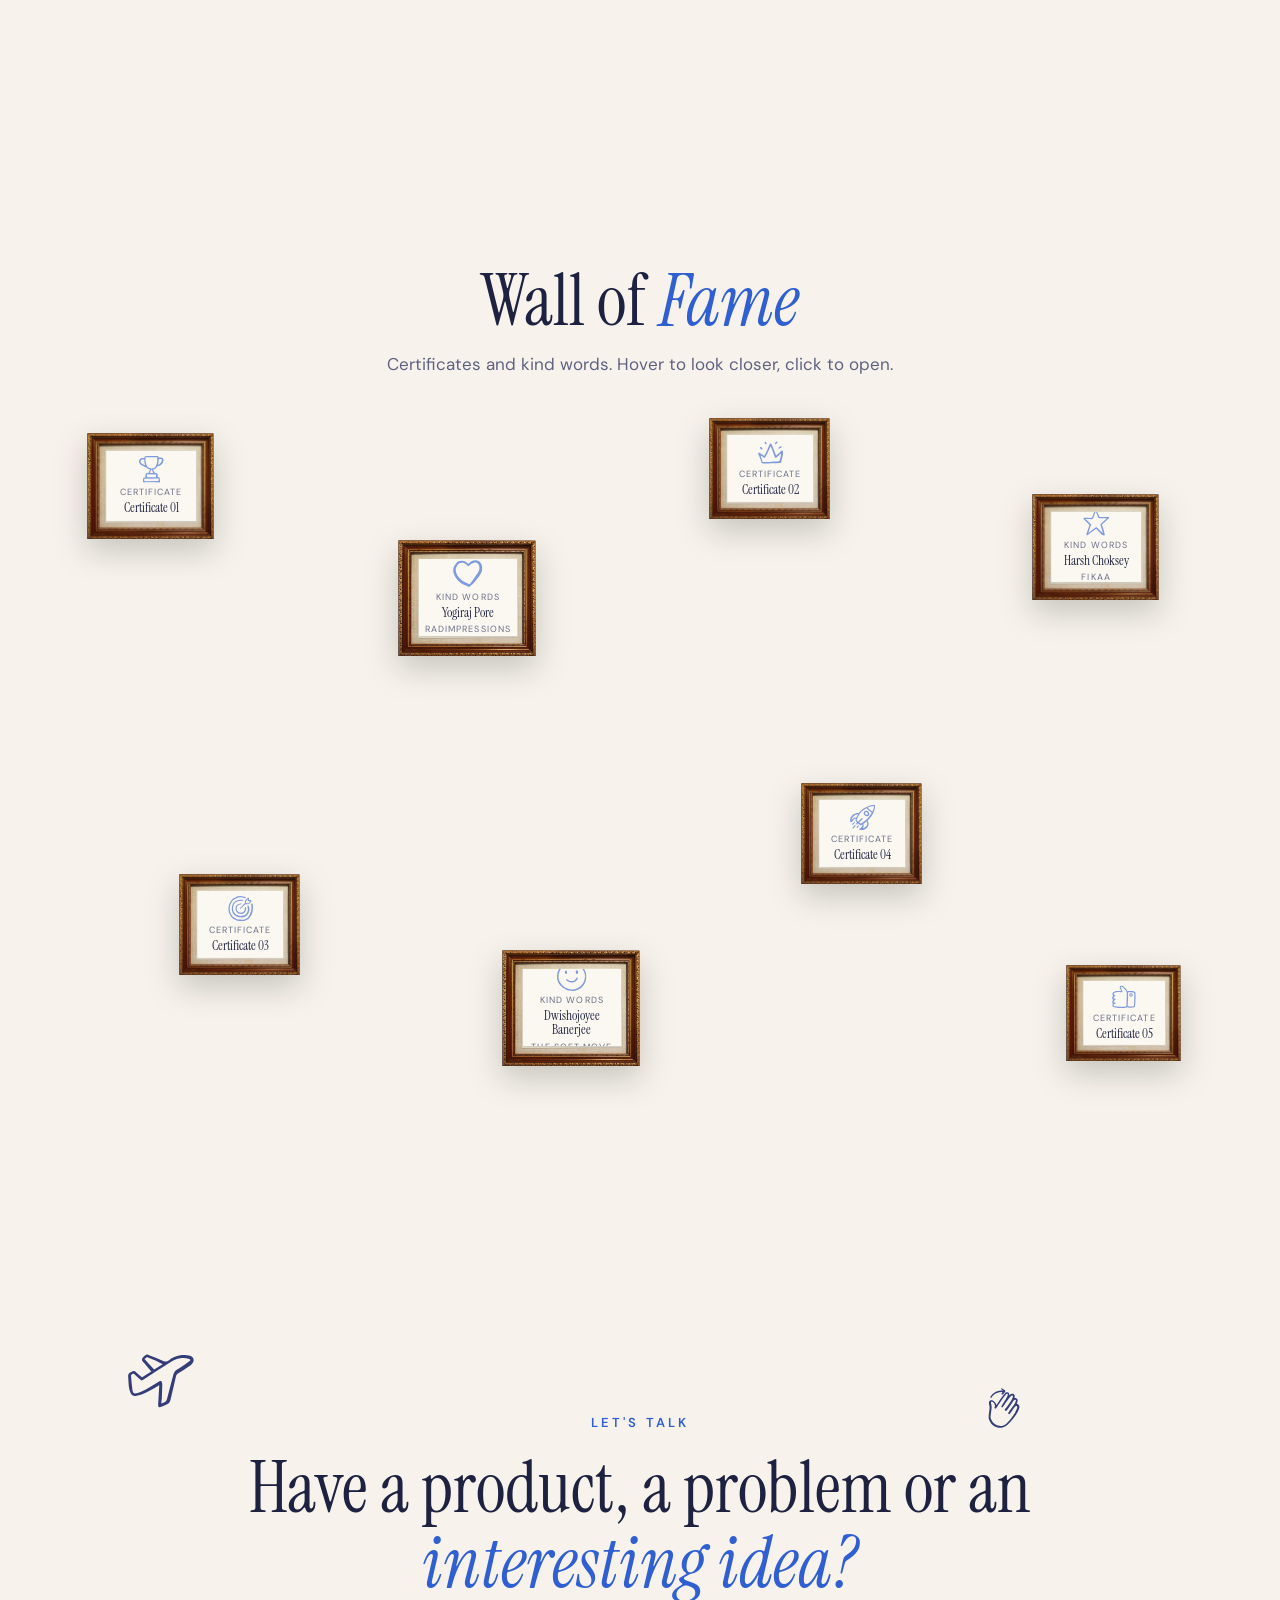
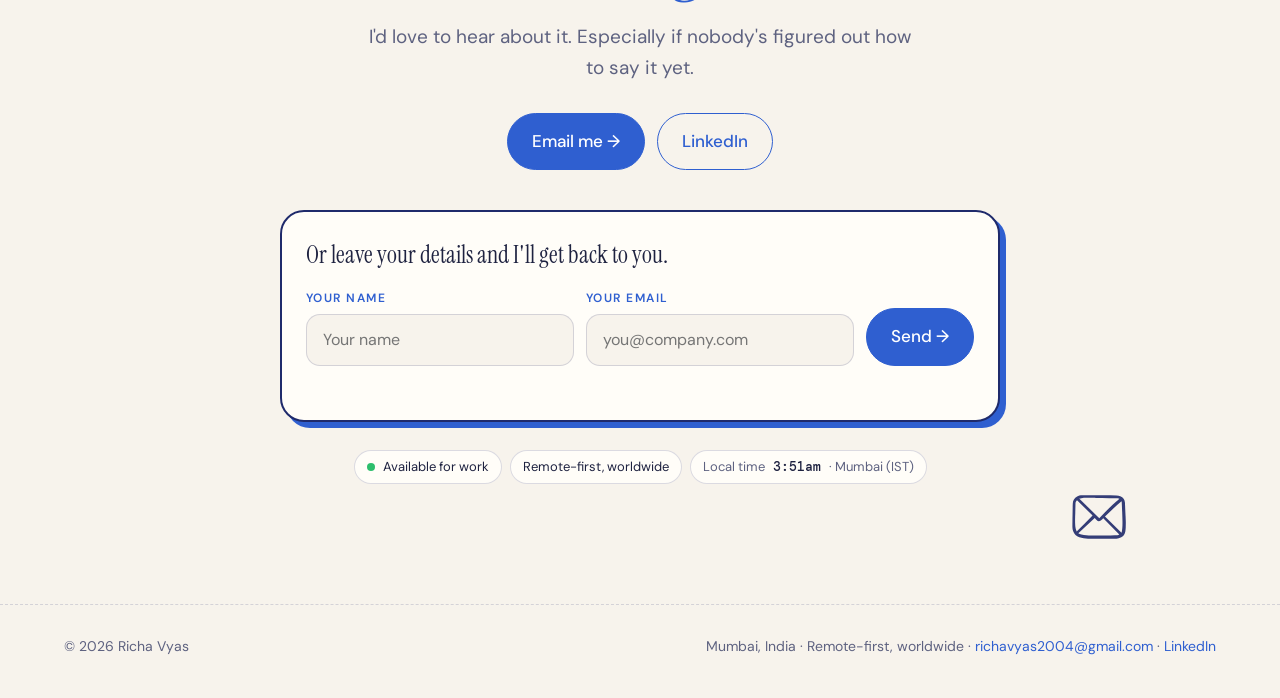
==== commit 851253af: "Flat site: all files at top level so GitHub Pages loads styles and images Co-Authored-By: Claude Opu" ====
--- a/index.html
+++ b/index.html
@@ -8,7 +8,7 @@
 <link rel="preconnect" href="https://fonts.googleapis.com"><link rel="preconnect" href="https://fonts.gstatic.com" crossorigin>
 <link href="https://fonts.googleapis.com/css2?family=Instrument+Serif:ital@0;1&family=DM+Sans:opsz,wght@9..40,400;9..40,500;9..40,600&family=DM+Mono:wght@400;500&family=Caveat:wght@500;700&display=swap" rel="stylesheet">
 <script>try{const t=localStorage.getItem("theme");if(t)document.documentElement.dataset.theme=t}catch(e){}</script>
-<link rel="stylesheet" href="assets/site.css">
+<link rel="stylesheet" href="site.css">
 <style>
 /* ---------- hero ---------- */
 .hero{min-height:100vh;padding:100px 0 0;display:flex;flex-direction:column;overflow:hidden}
@@ -195,7 +195,7 @@
 </style>
 </head>
 <body data-page="home">
-<script src="assets/doodles.js"></script>
+<script src="doodles.js"></script>
 
 <main>
 <!-- HERO -->
@@ -211,7 +211,7 @@
   <div class="wrap hero-grid">
     <div class="photo reveal">
       <div class="blob"></div>
-      <div class="zoom" id="zoom"><img src="assets/me.png" alt="Richa Vyas smiling, in a purple saree"></div>
+      <div class="zoom" id="zoom"><img src="me.png" alt="Richa Vyas smiling, in a purple saree"></div>
     </div>
     <div class="reveal">
       <span class="eyebrow">Performance Creative Strategist · Mumbai, working remote</span>
@@ -298,7 +298,7 @@
             <div class="story__yr" id="yr" aria-hidden="true"></div>
             <p class="story__when" id="when"></p>
             <div class="story__meter"><svg class="ic"><use href="#i-clock"/></svg><b id="idx">01</b><span style="color:var(--muted)">/ <span id="tot"></span></span><span class="story__bar"><i id="bar"></i></span></div>
-            <a class="btn solid story__cta" href="assets/docs/richa-vyas-resume.pdf" target="_blank" rel="noopener">See my Resume ↗</a>
+            <a class="btn solid story__cta" href="richa-vyas-resume.pdf" target="_blank" rel="noopener">See my Resume ↗</a>
           </div>
         </div>
         <div class="story__list">
@@ -349,7 +349,7 @@
 </section>
 </main>
 
-<script src="assets/site.js"></script>
+<script src="site.js"></script>
 <script>
 
 /* ---------- doors ---------- */
@@ -464,12 +464,12 @@
   const inner=(f,big)=>`${ic(f.icon)}<small>${f.kind}</small><b>${f.label}</b>${f.sub?`<small>${f.sub}</small>`:""}${big&&f.q?`<p style="font-family:var(--serif);font-style:italic;font-size:20px;line-height:1.3;max-width:80%;margin-top:8px">“${f.q}”</p>`:big?`<small style="margin-top:6px">Image coming soon</small>`:""}`;
   const place=(el,[l,t,w],i)=>{Object.assign(el.style,{left:l+"%",top:t+"%",width:w+"%"});el.dataset.depth=(.6+((i*37)%10)/10).toFixed(2)};
   FAME.forEach((f,i)=>{const el=document.createElement("div");el.className="pf";el.dataset.i=i;place(el,f.pos,i);
-    el.innerHTML=`<div class="pf__s"><img class="fr" src="assets/frame.png" alt=""><div class="pf__in" data-slot="fame-${i+1}">${inner(f)}</div></div>`;
+    el.innerHTML=`<div class="pf__s"><img class="fr" src="frame.png" alt=""><div class="pf__in" data-slot="fame-${i+1}">${inner(f)}</div></div>`;
     board.appendChild(el)});
   // frames added in the editor land on the next free spot
   board.addEventListener("ed:extra",e=>{const n=board.querySelectorAll(".pf[data-extra]").length-1;place(e.detail,FAME_SPOTS[n%FAME_SPOTS.length],n+FAME.length);delete e.detail.dataset.i});
   board.addEventListener("click",e=>{if(editing())return;const el=e.target.closest(".pf");if(!el)return;const im=el.querySelector(".pf__in img"),f=FAME[el.dataset.i];
-    lightbox(im?`<img src="${im.src}" alt="">`:`<div class="pf"><img class="fr" src="assets/frame.png" alt=""><div class="pf__in">${inner(f,true)}</div></div>`)});
+    lightbox(im?`<img src="${im.src}" alt="">`:`<div class="pf"><img class="fr" src="frame.png" alt=""><div class="pf__in">${inner(f,true)}</div></div>`)});
   let tx=0,ty=0,cx=0,cy=0;
   sec.addEventListener("pointermove",e=>{tx=e.clientX/innerWidth-.5;ty=e.clientY/innerHeight-.5});
   sec.addEventListener("pointerleave",()=>{tx=ty=0});
@@ -482,7 +482,7 @@
   })();
 })();
 </script>
-<script src="assets/edits/index.js"></script>
-<script src="assets/editor.js"></script>
+<script src="edits-index.js"></script>
+<script src="editor.js"></script>
 </body>
 </html>
--- a/site.css
+++ b/site.css
@@ -0,0 +1,135 @@
+/* Shared styles for every page: tokens, header, rope, buttons, doodles, footer */
+:root{
+  --bg:#F7F3EC; --bg2:#EFEBE3; --surface:#FFFDF8; --text:#1E2240; --muted:#5E6280;
+  --blue:#2F5FD0; --blue-deep:#1C3A8F; --ink:#1F2A6B; --line:rgba(31,42,107,.16);
+  --pink:#FFD9D9; --peach:#FFE0CC; --mint:#C8EFDB; --green:#86DFAE; --lav:#DDE0FF; --peri:#96A6FF; --lilac:#F8DDF8; --butter:#FFF1B8;
+  --rose:#D94A8C;--rose-soft:#FFDCEB;--grape:#B9A4F5;--grape-soft:#ECE5FF;--sage:#9ADDB8;--sage-soft:#DDF5E8;--sun:#F5D46A;--sun-soft:#FFF3C4;--apricot:#FFB88C;--apricot-soft:#FFE6D6;
+  --wall:#E9E4DA; --casing:#FBF8F2; --on-pastel:#1E2240;
+  --serif:"Instrument Serif",Georgia,serif; --sans:"DM Sans",system-ui,sans-serif; --mono:"DM Mono",ui-monospace,monospace; --hand:"Caveat",cursive;
+}
+:root[data-theme="dark"]{
+  --bg:#10142B; --bg2:#141936; --surface:#1C2246; --text:#F2EEE6; --muted:#A9AECB;
+  --blue:#8EA6FF; --blue-deep:#AFC0FF; --ink:#C9D3FF; --line:rgba(201,211,255,.18); --wall:#181D3C; --casing:#252B55;
+}
+::view-transition-old(root),::view-transition-new(root){animation:none;mix-blend-mode:normal}
+*{box-sizing:border-box;margin:0;padding:0}
+html{scroll-behavior:smooth}
+body{background:var(--bg);color:var(--text);font-family:var(--sans);font-size:17px;line-height:1.6;overflow-x:hidden}
+a{color:inherit;text-decoration:none}
+button{font:inherit;color:inherit;background:none;border:0;cursor:pointer}
+img{display:block;max-width:100%}
+.wrap{max-width:1200px;margin:0 auto;padding:0 24px}
+h1,h2,h3{font-family:var(--serif);font-weight:400;line-height:1.04}
+h2{font-size:clamp(40px,5.6vw,72px)}
+em{font-style:italic;color:var(--blue)}
+.eyebrow{font-size:13px;letter-spacing:.24em;text-transform:uppercase;color:var(--blue);font-weight:600}
+.mono{font-family:var(--mono)}
+section{position:relative}
+
+/* doodle icons (from your pack) */
+.ic{width:48px;height:48px;color:var(--ink);flex:none}
+.doodle{position:absolute;pointer-events:none;animation:float 7s ease-in-out infinite;color:var(--ink);opacity:.9}
+@keyframes float{50%{translate:0 -10px;rotate:4deg}}
+
+/* header */
+nav.top{position:fixed;top:0;left:0;right:0;z-index:60;transition:background .4s}
+nav.top.scrolled{background:color-mix(in srgb,var(--bg) 88%,transparent);backdrop-filter:blur(8px);border-bottom:1.5px dashed var(--line)}
+nav.top .wrap{display:flex;align-items:center;justify-content:space-between;height:70px;padding-right:110px;gap:16px}
+.logo{font-family:var(--hand);font-size:32px;font-weight:700;color:var(--blue);flex:none}
+.links{display:flex;gap:2px;list-style:none;align-items:center}
+.links>li{position:relative}
+.links{gap:6px}
+.links>li>a{--c:var(--lav);display:block;padding:8px 16px;border-radius:999px;font-size:14.5px;font-weight:500;white-space:nowrap;transition:background .2s,color .2s,transform .2s;background:var(--c);color:var(--on-pastel);border:1.5px solid transparent}
+.links>li>a:hover{transform:translateY(-1px);border-color:var(--ink)}
+.links>li>a.on{background:var(--blue);color:#fff;border-color:var(--blue);box-shadow:2px 2px 0 var(--ink)}
+:root[data-theme="dark"] .links>li>a.on{color:#10142B}
+.links>li:nth-child(1)>a{--c:#DCE3FF}.links>li:nth-child(2)>a{--c:var(--sage-soft)}.links>li:nth-child(3)>a{--c:var(--sun-soft)}.links>li:nth-child(4)>a{--c:var(--rose-soft)}
+.links .drop a.cur{background:var(--blue);color:#fff}
+.links .drop a.cur small{color:rgba(255,255,255,.8)}
+.links .drop a{display:block;padding:8px 10px;transition:background .2s}
+.links .drop a:hover{background:var(--lav);color:var(--on-pastel)}
+.links .drop{position:absolute;top:100%;left:0;min-width:230px;padding:8px;background:var(--surface);border:1.5px solid var(--line);border-radius:16px;box-shadow:0 12px 30px rgba(31,42,107,.12);list-style:none;opacity:0;transform:translateY(6px);pointer-events:none;transition:.2s}
+.links li:hover .drop,.links li:focus-within .drop{opacity:1;transform:none;pointer-events:auto}
+.links .drop a{border-radius:10px}
+.links .drop small{display:block;font-size:12px;color:var(--muted)}
+.chips{display:flex;gap:8px;align-items:center}
+.chip{display:inline-flex;align-items:center;gap:8px;padding:6px 12px;border-radius:999px;border:1.5px solid var(--line);background:var(--surface);font-size:13px;white-space:nowrap}
+.chip .lbl{color:var(--muted)}
+.chip b{font-family:var(--mono);font-weight:500;font-size:13px}
+.live{width:8px;height:8px;border-radius:50%;background:#2DBE6C;animation:ping 2s infinite;flex:none}
+@keyframes ping{0%{box-shadow:0 0 0 0 rgba(45,190,108,.5)}70%{box-shadow:0 0 0 8px rgba(45,190,108,0)}100%{box-shadow:0 0 0 0 rgba(45,190,108,0)}}
+.menu-btn{display:none;padding:8px 14px;border:1.5px solid var(--line);border-radius:999px;font-size:14px;background:var(--surface)}
+.mmenu{position:fixed;inset:0;z-index:65;background:var(--bg);padding:100px 24px 40px;display:flex;flex-direction:column;gap:6px;opacity:0;pointer-events:none;transition:opacity .3s}
+.mmenu.open{opacity:1;pointer-events:auto}
+.mmenu a{font-family:var(--serif);font-size:38px;line-height:1.2}
+.mmenu small{font-family:var(--sans);font-size:14px;color:var(--muted);margin-left:8px}
+
+/* rope */
+#ropeCv{position:fixed;top:0;right:0;width:140px;height:420px;z-index:70;pointer-events:none}
+#ropeHit{position:fixed;left:0;top:0;z-index:71;width:46px;height:58px;margin:-12px 0 0 -23px;cursor:grab;touch-action:none;border-radius:50%;user-select:none}
+#ropeHit:active{cursor:grabbing}
+.rope-hint{position:fixed;top:150px;right:92px;z-index:70;font-family:var(--hand);font-size:22px;color:var(--blue);transform:rotate(-6deg);pointer-events:none;transition:opacity .4s}
+
+/* buttons */
+.btns{display:flex;gap:12px;margin-top:30px;flex-wrap:wrap}
+.btn{display:inline-flex;align-items:center;gap:8px;padding:14px 24px;border-radius:999px;font-weight:500;border:1.8px solid var(--blue);transition:transform .2s,box-shadow .2s}
+.btn:hover{transform:translate(-2px,-2px);box-shadow:4px 4px 0 var(--ink)}
+.btn.solid{background:var(--blue);color:#fff}
+:root[data-theme="dark"] .btn.solid{color:#10142B}
+.btn.ghost{color:var(--blue)}
+.back{position:fixed;left:20px;bottom:20px;z-index:55;display:inline-flex;align-items:center;gap:8px;padding:10px 16px;border-radius:999px;background:var(--surface);border:1.5px solid var(--line);font-size:14px;box-shadow:0 6px 20px rgba(31,42,107,.12);transition:transform .2s}
+.back:hover{transform:translateX(-3px)}
+.back .ic{width:20px;height:20px}
+
+/* page enter (after walking through a door) */
+.enter-veil{position:fixed;inset:0;z-index:250;pointer-events:none;background:var(--veil,#FFFDF6);transition:opacity .9s ease .15s}
+.enter-veil.out{opacity:0}
+body.entering main{animation:rise .9s cubic-bezier(.2,.8,.2,1) both .2s}
+@keyframes rise{from{opacity:0;transform:translateY(30px) scale(.985)}}
+
+/* footer */
+footer a{color:var(--blue)}
+footer{padding:30px 0 40px;border-top:1.5px dashed var(--line);color:var(--muted);font-size:14px}
+footer .wrap{display:flex;justify-content:space-between;gap:16px;flex-wrap:wrap}
+
+/* lightbox (shared) */
+.lightbox{position:fixed;inset:0;z-index:300;background:rgba(16,20,43,.78);backdrop-filter:blur(6px);display:flex;align-items:center;justify-content:center;padding:24px;opacity:0;pointer-events:none;transition:opacity .35s}
+.lightbox.open{opacity:1;pointer-events:auto}
+.lightbox .big{width:min(760px,92vw);transform:scale(.85);transition:transform .45s cubic-bezier(.2,.9,.3,1.2)}
+.lightbox.open .big{transform:scale(1)}
+.lightbox .close{position:absolute;top:20px;right:24px;color:#fff;border:1.5px solid #fff;border-radius:999px;padding:8px 16px}
+
+/* images: figures, slots */
+.shot{margin:20px 0}
+.shot__img{border-radius:18px;overflow:hidden;border:1.5px solid var(--line);background:var(--surface);cursor:zoom-in}
+.shot__img img{width:100%;height:auto}
+.shot figcaption{font-size:13px;color:var(--muted);margin-top:8px}
+.shots{display:grid;grid-template-columns:repeat(auto-fit,minmax(240px,1fr));gap:14px;margin:18px 0;align-items:start}
+.shots .shot{margin:0}
+.ph.has-img{padding:0;border:0;background:none;aspect-ratio:auto!important;overflow:hidden;cursor:zoom-in}
+.ph.has-img img{width:100%;height:auto;border-radius:inherit}
+.lightbox .big img{width:100%;max-height:86vh;object-fit:contain;border-radius:12px;background:#fff}
+.lightbox .big:has(>img){width:min(1200px,94vw)}
+
+/* image placeholder */
+.ph{position:relative;display:flex;flex-direction:column;align-items:center;justify-content:center;gap:8px;text-align:center;padding:20px;border:2px dashed var(--line);border-radius:20px;background:repeating-linear-gradient(-45deg,transparent 0 12px,rgba(31,42,107,.035) 12px 24px);color:var(--muted);font-size:14px}
+.ph .ic{width:42px;height:42px;opacity:.7}
+
+.reveal{opacity:0;transform:translateY(26px);transition:opacity .8s,transform .8s}
+.reveal.in{opacity:1;transform:none}
+
+@media (max-width:1320px){nav.top .chips .hide-md{display:none}}
+@media (max-width:1100px){
+  .links{display:none}
+  .menu-btn{display:inline-flex}
+}
+@media (max-width:900px){
+  nav.top .chips .hide-sm{display:none}
+  nav.top .wrap{padding-right:80px}
+  .rope-hint{display:none}
+}
+@media (max-width:520px){
+  .wrap{padding:0 16px}
+  nav.top .chips .chip{display:none}
+}
+@media (prefers-reduced-motion:reduce){*{animation:none!important;transition:none!important}}
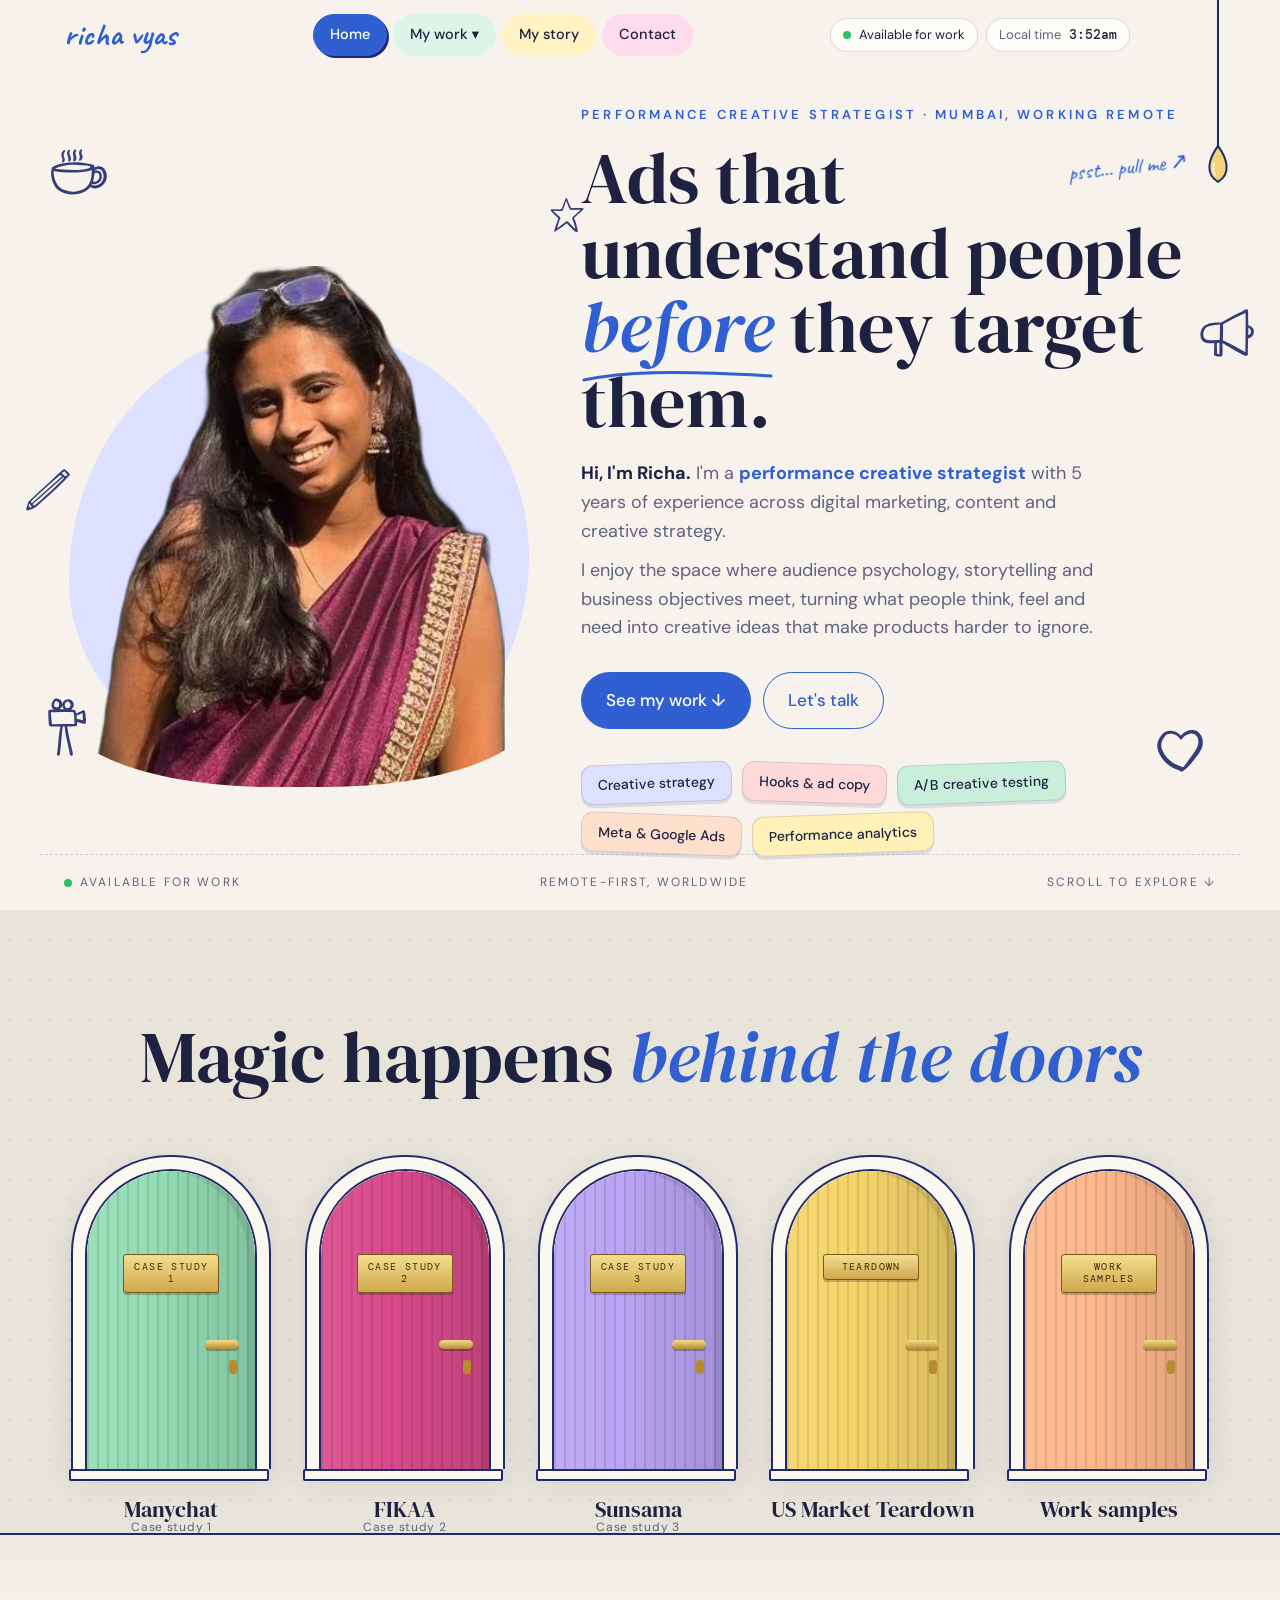
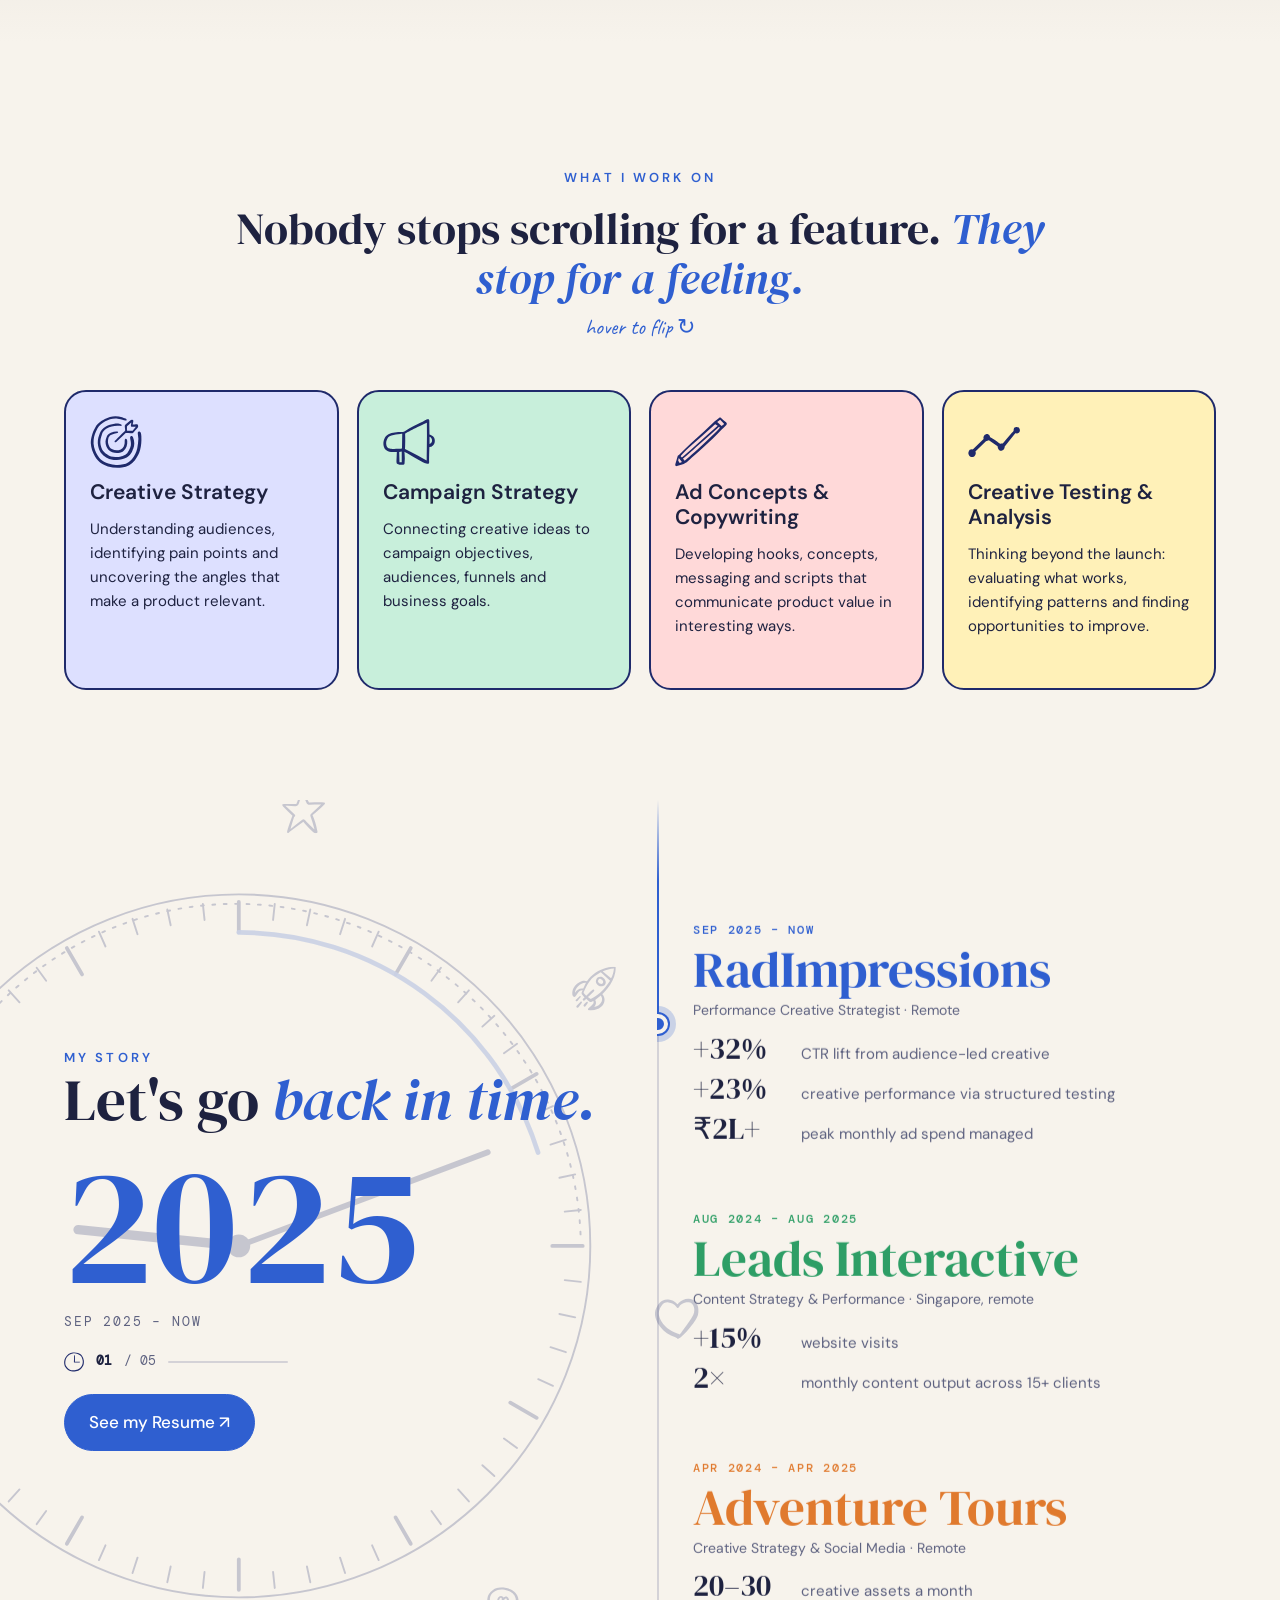
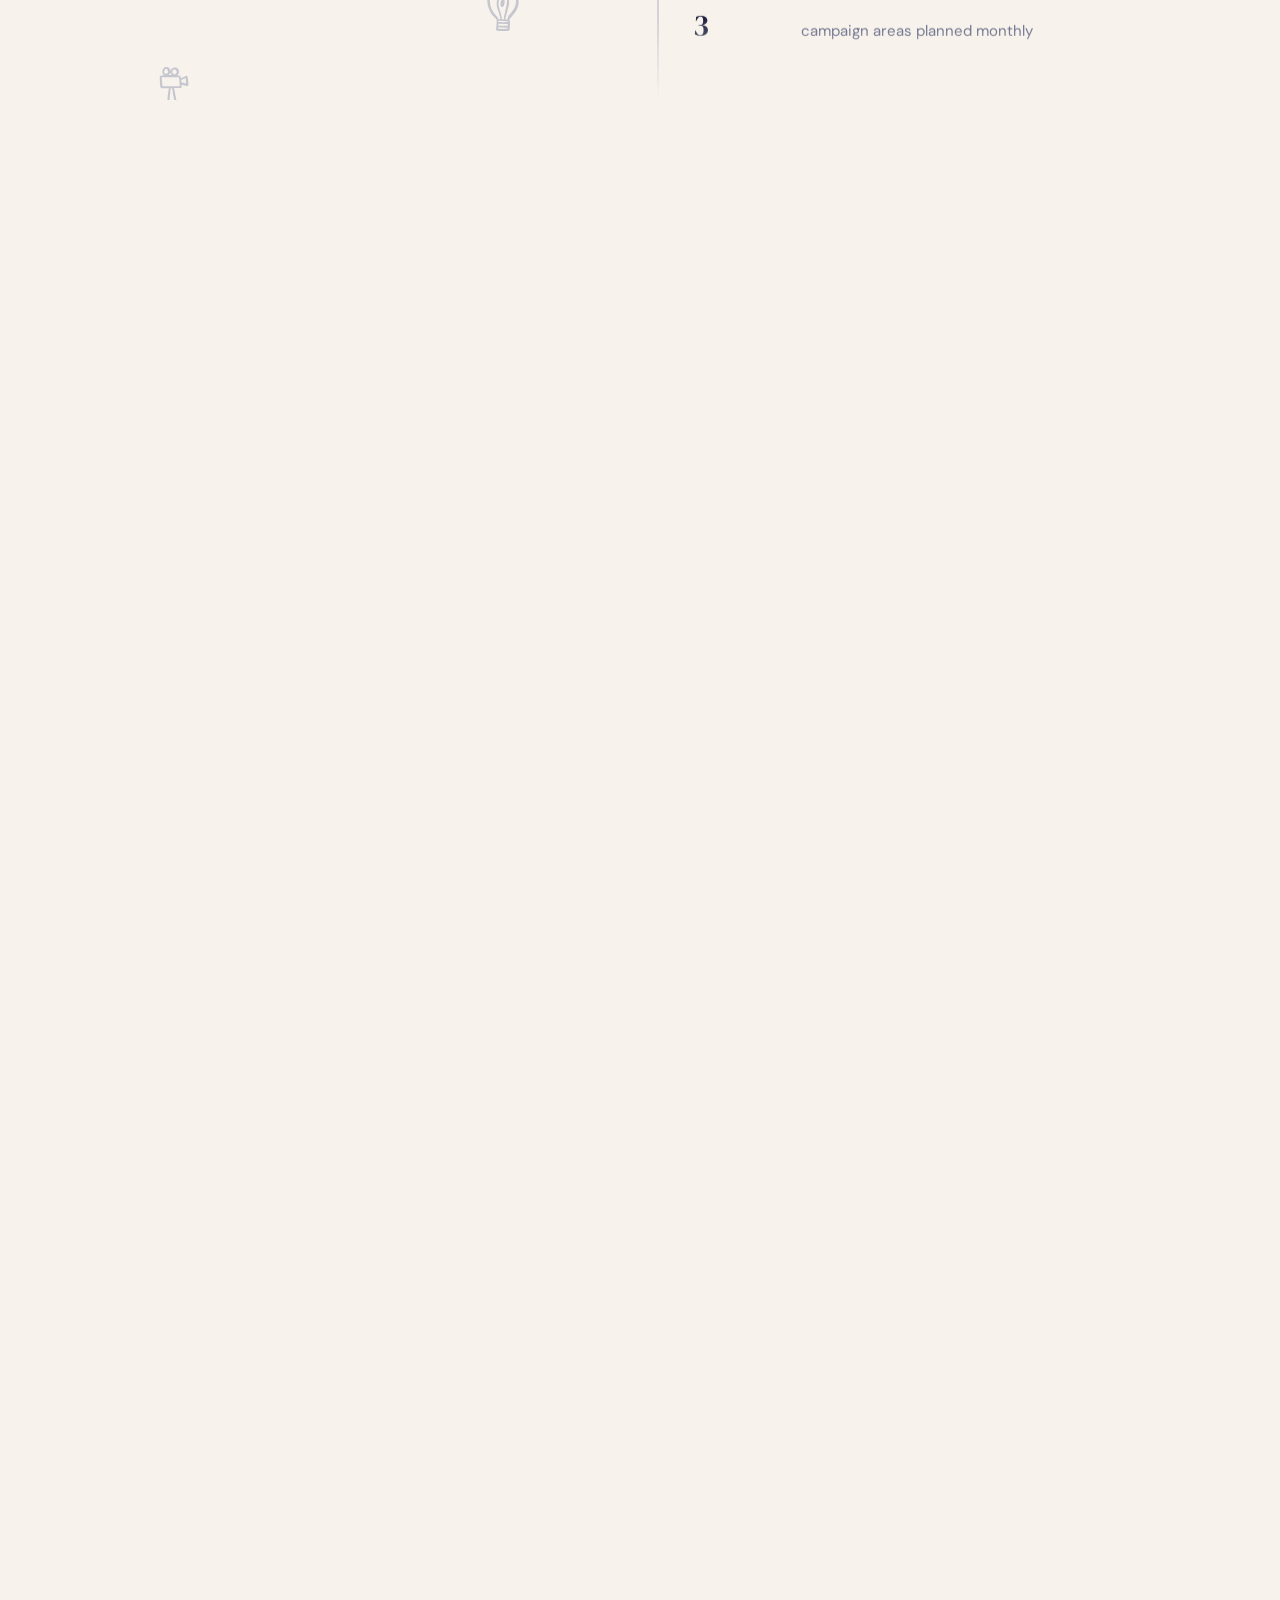
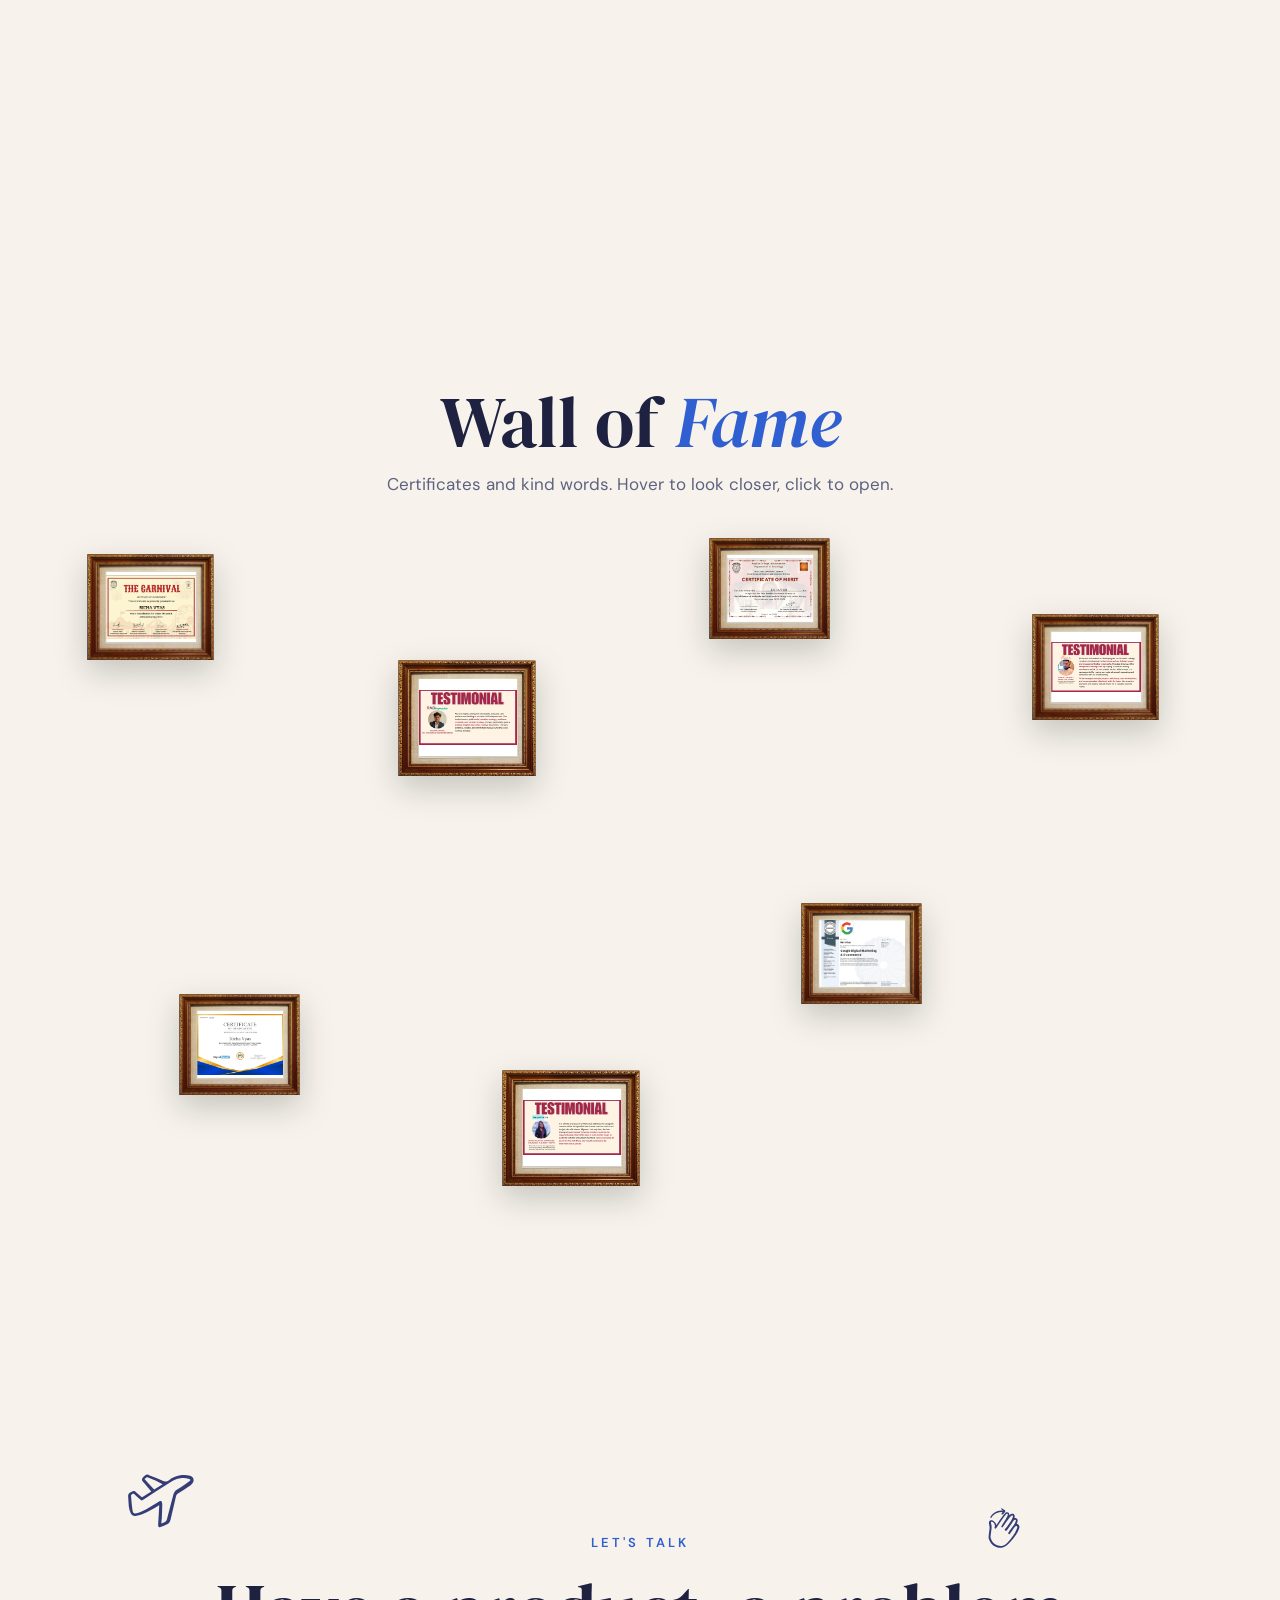
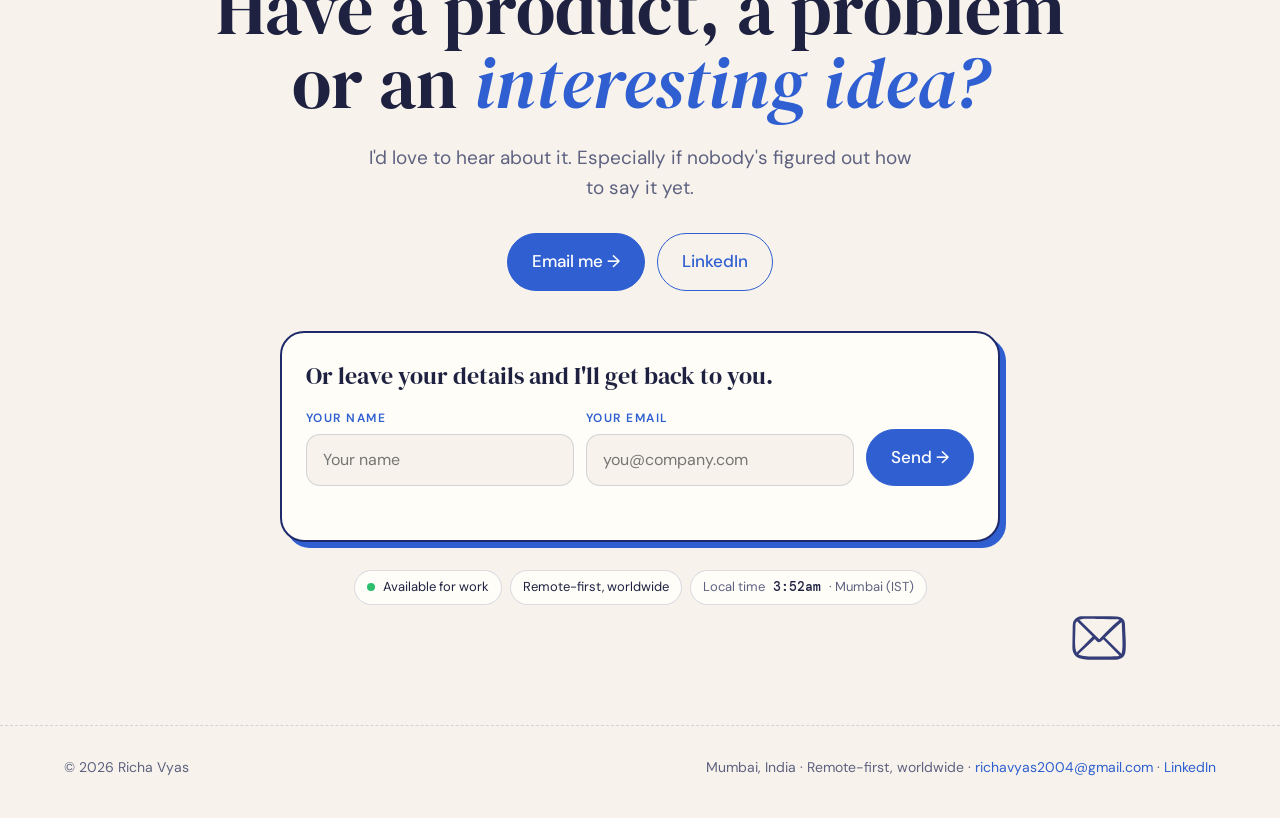
==== commit 7f5d63bd: "Portfolio update: work samples, wall of fame, contact form fix - New work-samples page grouped by ty" ====
--- a/index.html
+++ b/index.html
@@ -8,7 +8,7 @@
 <link rel="preconnect" href="https://fonts.googleapis.com"><link rel="preconnect" href="https://fonts.gstatic.com" crossorigin>
 <link href="https://fonts.googleapis.com/css2?family=Instrument+Serif:ital@0;1&family=DM+Sans:opsz,wght@9..40,400;9..40,500;9..40,600&family=DM+Mono:wght@400;500&family=Caveat:wght@500;700&display=swap" rel="stylesheet">
 <script>try{const t=localStorage.getItem("theme");if(t)document.documentElement.dataset.theme=t}catch(e){}</script>
-<link rel="stylesheet" href="site.css">
+<link rel="stylesheet" href="assets/site.css">
 <style>
 /* ---------- hero ---------- */
 .hero{min-height:100vh;padding:100px 0 0;display:flex;flex-direction:column;overflow:hidden}
@@ -30,17 +30,7 @@
 .hero-bar{display:flex;justify-content:space-between;align-items:center;gap:16px;padding:18px 24px;border-top:1.5px dashed var(--line);font-size:12px;letter-spacing:.18em;text-transform:uppercase;color:var(--muted);max-width:1200px;margin:0 auto;width:100%;flex-wrap:wrap}
 .hero-bar span{display:inline-flex;align-items:center;gap:8px}
 
-/* ---------- contact form: sends name + email to Richa via FormSubmit ---------- */
-(()=>{const f=$("#mailForm"),m=$("#mailMsg");if(!f)return;
-  f.addEventListener("submit",async e=>{e.preventDefault();const b=f.querySelector("button");b.disabled=true;m.textContent="Sending…";
-    const d=new FormData(f);
-    try{const r=await fetch("https://formsubmit.co/ajax/richavyas2004@gmail.com",{method:"POST",headers:{"Content-Type":"application/json",Accept:"application/json"},
-        body:JSON.stringify({name:d.get("name"),email:d.get("email"),_subject:"New portfolio contact: "+d.get("name"),_template:"table",_captcha:"false",_honey:d.get("_honey")}),
-      });const j=await r.json().catch(()=>({}));
-      if(!r.ok||j.success==="false")throw 0;
-      m.textContent="Thank you! I'll be in touch soon.";f.reset()}
-    catch(err){m.innerHTML='Something went wrong. Please email me at <a href="mailto:richavyas2004@gmail.com" style="color:var(--blue)">richavyas2004@gmail.com</a>.'}
-    b.disabled=false})})();
+
 
 /* ---------- doors ---------- */
 .doors{background:var(--wall);padding:110px 0 0;overflow:hidden}
@@ -155,7 +145,7 @@
 .pf__in .ic{width:34%;height:auto;aspect-ratio:1;color:#2F5FD0;opacity:.6}
 .pf__in b{font-family:var(--serif);font-weight:400;font-size:clamp(12px,1vw,15px);line-height:1.1}
 .pf__in small{font-size:9px;letter-spacing:.12em;text-transform:uppercase;color:#6B6F8A}
-.pf__in img{width:100%;height:100%;object-fit:cover}
+.pf__in img{width:100%;height:100%;object-fit:contain;background:#fff}
 .pf__in.has-img{padding:0}
 .lightbox .pf{position:relative;cursor:default;width:100%;filter:none}
 .lightbox .pf:hover .pf__s{transform:none}
@@ -195,7 +185,7 @@
 </style>
 </head>
 <body data-page="home">
-<script src="doodles.js"></script>
+<script src="assets/doodles.js"></script>
 
 <main>
 <!-- HERO -->
@@ -211,7 +201,7 @@
   <div class="wrap hero-grid">
     <div class="photo reveal">
       <div class="blob"></div>
-      <div class="zoom" id="zoom"><img src="me.png" alt="Richa Vyas smiling, in a purple saree"></div>
+      <div class="zoom" id="zoom"><img src="assets/me.png" alt="Richa Vyas smiling, in a purple saree"></div>
     </div>
     <div class="reveal">
       <span class="eyebrow">Performance Creative Strategist · Mumbai, working remote</span>
@@ -298,7 +288,7 @@
             <div class="story__yr" id="yr" aria-hidden="true"></div>
             <p class="story__when" id="when"></p>
             <div class="story__meter"><svg class="ic"><use href="#i-clock"/></svg><b id="idx">01</b><span style="color:var(--muted)">/ <span id="tot"></span></span><span class="story__bar"><i id="bar"></i></span></div>
-            <a class="btn solid story__cta" href="richa-vyas-resume.pdf" target="_blank" rel="noopener">See my Resume ↗</a>
+            <a class="btn solid story__cta" href="assets/docs/richa-vyas-resume.pdf" target="_blank" rel="noopener">See my Resume ↗</a>
           </div>
         </div>
         <div class="story__list">
@@ -314,7 +304,7 @@
 <section class="fame" id="wall">
   <h2 class="reveal">Wall of <em>Fame</em></h2>
   <p class="sub reveal">Certificates and kind words. Hover to look closer, click to open.</p>
-  <div class="wrap"><div class="board" id="board" data-add="fame"></div></div>
+  <div class="wrap"><div class="board" id="board"></div></div>
 </section>
 
 <!-- CONTACT -->
@@ -338,6 +328,10 @@
         <button class="btn solid" type="submit">Send →</button>
       </div>
       <input type="text" name="_honey" tabindex="-1" autocomplete="off" style="display:none">
+      <input type="hidden" name="_subject" value="New portfolio contact">
+      <input type="hidden" name="_captcha" value="false">
+      <input type="hidden" name="_template" value="table">
+      <input type="hidden" name="_next" value="">
       <p class="mail__msg" id="mailMsg" aria-live="polite"></p>
     </form>
     <div class="chips">
@@ -349,8 +343,25 @@
 </section>
 </main>
 
-<script src="site.js"></script>
+<script src="assets/site.js"></script>
 <script>
+
+/* ---------- contact form: FormSubmit (AJAX, falls back to a normal form post) ---------- */
+(()=>{const f=$("#mailForm"),m=$("#mailMsg");if(!f)return;
+  const TO="richavyas2004@gmail.com";
+  f.action="https://formsubmit.co/"+TO;f.method="POST";
+  try{f.querySelector('[name="_next"]').value=location.href.split("#")[0]+"#contact"}catch(e){}
+  let native=false;
+  f.addEventListener("submit",async e=>{if(native)return;e.preventDefault();
+    const b=f.querySelector("button");b.disabled=true;m.textContent="Sending…";
+    const d=new FormData(f);
+    try{const r=await fetch("https://formsubmit.co/ajax/"+TO,{method:"POST",headers:{"Content-Type":"application/json",Accept:"application/json"},
+        body:JSON.stringify({name:d.get("name"),email:d.get("email"),message:d.get("message")||"",_subject:"New portfolio contact: "+d.get("name"),_template:"table",_captcha:"false",_honey:d.get("_honey")})});
+      const j=await r.json().catch(()=>({}));
+      if(!r.ok||String(j.success)==="false")throw new Error(j.message||"failed");
+      m.textContent="Thank you! I'll be in touch soon.";f.reset()}
+    catch(err){native=true;m.textContent="Sending…";f.submit()}
+    b.disabled=false})})();
 
 /* ---------- doors ---------- */
 const DOORS=[
@@ -358,7 +369,7 @@
   {c:"#D94A8C",soft:"#FFDCEB",plate:"Case study 2",name:"FIKAA",title:"10K signups and KYCs from a single ad campaign",href:"case-study-2.html",pts:["Live fintech campaign","₹34 digital-gold KYC offer","10,000+ signups in about a week"]},
   {c:"#B9A4F5",soft:"#ECE5FF",plate:"Case study 3",name:"Sunsama",title:"Six hours of meetings, a nine-hour to-do list",href:"case-study-3.html",pts:["Founder audience insight","$6,000 · 30-day plan","“Done for the Day” campaign"]},
   {c:"#F5D46A",soft:"#FFF3C4",plate:"Teardown",name:"US Market Teardown",title:"8 US SaaS brands, one frame each",href:"teardown.html",pts:["8 brands · 2 categories","The “proof object” framework","Static Meta ads decoded"]},
-  {c:"#FFB88C",soft:"#FFE6D6",plate:"Work samples",name:"Work samples",title:"The wall of things I've made",href:"work-samples.html",pts:["Ad creatives & social","Brochures, emailers, decks","5 years of making things"]},
+  {c:"#FFB88C",soft:"#FFE6D6",plate:"Work samples",name:"Work samples",title:"The wall of things I've made",href:"work-samples.html",pts:["8 types of work, best pieces only","Ads, social, print, branding","Emailers, landing pages, blogs"]},
 ];
 (()=>{
   const row=$("#doorRow"),info=$("#dinfo"),wall=$("#wallZoom"),sec=$("#works"),veil=$("#veil");
@@ -448,28 +459,26 @@
 
 /* ---------- wall of fame: small frames, spaced apart, quick to follow the cursor (from reference) ---------- */
 const FAME=[
-  {kind:"Certificate",label:"Certificate 01",icon:"trophy",pos:[2,2,11]},
-  {kind:"Kind words",label:"Yogiraj Pore",sub:"RadImpressions",q:"Richa brought a strong mix of creativity, structure, and performance thinking to her work at RadImpressions. She was particularly good at turning insights into clear creative directions. Proactive, reliable, and comfortable taking ownership while working remotely.",icon:"heart",pos:[29,16,12]},
-  {kind:"Certificate",label:"Certificate 02",icon:"crown",pos:[56,0,10.5]},
-  {kind:"Kind words",label:"Harsh Choksey",sub:"FIKAA",q:"She was instrumental in developing our social media strategy, creating engaging content that increased our follower count and engagement organically. Her graphic design skills brought our campaigns to life.",icon:"star",pos:[84,10,11]},
-  {kind:"Certificate",label:"Certificate 03",icon:"target",pos:[10,60,10.5]},
-  {kind:"Kind words",label:"Dwishojoyee Banerjee",sub:"The Soft Move",q:"Richa has delivered her assigned services within the specified time frames and carried out her role with utmost diligence. She has been an asset to The Soft Move and would continue to be wherever she is placed.",icon:"smiling-emoji",pos:[38,70,12]},
-  {kind:"Certificate",label:"Certificate 04",icon:"rocket",pos:[64,48,10.5]},
-  {kind:"Certificate",label:"Certificate 05",icon:"thumbs-up",pos:[87,72,10]},
+  {kind:"Certificate",label:"The Carnival · Kaleidoscope 2023",img:"assets/fame/carnival.webp",icon:"trophy",pos:[2,2,11]},
+  {kind:"Kind words",label:"Yogiraj Pore",sub:"RadImpressions",img:"assets/fame/testimonial-radimpressions.webp",icon:"heart",pos:[29,16,12]},
+  {kind:"Certificate",label:"Sophia College · Certificate of Merit",img:"assets/fame/sophia-merit.webp",icon:"crown",pos:[56,0,10.5]},
+  {kind:"Kind words",label:"Harsh Choksey",sub:"FIKAA",img:"assets/fame/testimonial-fikaa.webp",icon:"star",pos:[84,10,11]},
+  {kind:"Certificate",label:"Digital Deepak · Internship",img:"assets/fame/digitaldeepak.webp",icon:"target",pos:[10,60,10.5]},
+  {kind:"Kind words",label:"Dwishojoyee Banerjee",sub:"The Soft Move",img:"assets/fame/testimonial-softmove.webp",icon:"smiling-emoji",pos:[38,70,12]},
+  {kind:"Certificate",label:"Google · Digital Marketing & E-commerce",img:"assets/fame/google-dm.webp",icon:"rocket",pos:[64,48,10.5]},
 ];
-// free spots for frames you add with the editor
 const FAME_SPOTS=[[16,34,10],[48,36,10],[74,26,10],[2,86,10],[24,92,10],[54,86,10],[72,90,10],[42,52,9]];
 (()=>{
   const board=$("#board"),sec=$("#wall"),editing=()=>document.documentElement.classList.contains("editing");
   const inner=(f,big)=>`${ic(f.icon)}<small>${f.kind}</small><b>${f.label}</b>${f.sub?`<small>${f.sub}</small>`:""}${big&&f.q?`<p style="font-family:var(--serif);font-style:italic;font-size:20px;line-height:1.3;max-width:80%;margin-top:8px">“${f.q}”</p>`:big?`<small style="margin-top:6px">Image coming soon</small>`:""}`;
   const place=(el,[l,t,w],i)=>{Object.assign(el.style,{left:l+"%",top:t+"%",width:w+"%"});el.dataset.depth=(.6+((i*37)%10)/10).toFixed(2)};
   FAME.forEach((f,i)=>{const el=document.createElement("div");el.className="pf";el.dataset.i=i;place(el,f.pos,i);
-    el.innerHTML=`<div class="pf__s"><img class="fr" src="frame.png" alt=""><div class="pf__in" data-slot="fame-${i+1}">${inner(f)}</div></div>`;
+    el.innerHTML=`<div class="pf__s"><img class="fr" src="assets/frame.png" alt=""><div class="pf__in${f.img?" has-img":""}">${f.img?`<img src="${f.img}" alt="${f.label}" loading="lazy">`:inner(f)}</div></div>`;
     board.appendChild(el)});
   // frames added in the editor land on the next free spot
   board.addEventListener("ed:extra",e=>{const n=board.querySelectorAll(".pf[data-extra]").length-1;place(e.detail,FAME_SPOTS[n%FAME_SPOTS.length],n+FAME.length);delete e.detail.dataset.i});
   board.addEventListener("click",e=>{if(editing())return;const el=e.target.closest(".pf");if(!el)return;const im=el.querySelector(".pf__in img"),f=FAME[el.dataset.i];
-    lightbox(im?`<img src="${im.src}" alt="">`:`<div class="pf"><img class="fr" src="frame.png" alt=""><div class="pf__in">${inner(f,true)}</div></div>`)});
+    lightbox(im?`<img src="${im.src}" alt="">`:`<div class="pf"><img class="fr" src="assets/frame.png" alt=""><div class="pf__in">${inner(f,true)}</div></div>`)});
   let tx=0,ty=0,cx=0,cy=0;
   sec.addEventListener("pointermove",e=>{tx=e.clientX/innerWidth-.5;ty=e.clientY/innerHeight-.5});
   sec.addEventListener("pointerleave",()=>{tx=ty=0});
@@ -482,7 +491,5 @@
   })();
 })();
 </script>
-<script src="edits-index.js"></script>
-<script src="editor.js"></script>
 </body>
 </html>
--- a/assets/site.css
+++ b/assets/site.css
@@ -0,0 +1,136 @@
+@import url("https://fonts.googleapis.com/css2?family=DM+Serif+Display&text=0123456789&display=swap");
+/* Shared styles for every page: tokens, header, rope, buttons, doodles, footer */
+:root{
+  --bg:#F7F3EC; --bg2:#EFEBE3; --surface:#FFFDF8; --text:#1E2240; --muted:#5E6280;
+  --blue:#2F5FD0; --blue-deep:#1C3A8F; --ink:#1F2A6B; --line:rgba(31,42,107,.16);
+  --pink:#FFD9D9; --peach:#FFE0CC; --mint:#C8EFDB; --green:#86DFAE; --lav:#DDE0FF; --peri:#96A6FF; --lilac:#F8DDF8; --butter:#FFF1B8;
+  --rose:#D94A8C;--rose-soft:#FFDCEB;--grape:#B9A4F5;--grape-soft:#ECE5FF;--sage:#9ADDB8;--sage-soft:#DDF5E8;--sun:#F5D46A;--sun-soft:#FFF3C4;--apricot:#FFB88C;--apricot-soft:#FFE6D6;
+  --wall:#E9E4DA; --casing:#FBF8F2; --on-pastel:#1E2240;
+  --serif:"DM Serif Display","Instrument Serif",Georgia,serif; --sans:"DM Sans",system-ui,sans-serif; --mono:"DM Mono",ui-monospace,monospace; --hand:"Caveat",cursive;
+}
+:root[data-theme="dark"]{
+  --bg:#10142B; --bg2:#141936; --surface:#1C2246; --text:#F2EEE6; --muted:#A9AECB;
+  --blue:#8EA6FF; --blue-deep:#AFC0FF; --ink:#C9D3FF; --line:rgba(201,211,255,.18); --wall:#181D3C; --casing:#252B55;
+}
+::view-transition-old(root),::view-transition-new(root){animation:none;mix-blend-mode:normal}
+*{box-sizing:border-box;margin:0;padding:0}
+html{scroll-behavior:smooth}
+body{background:var(--bg);color:var(--text);font-family:var(--sans);font-size:17px;line-height:1.6;overflow-x:hidden}
+a{color:inherit;text-decoration:none}
+button{font:inherit;color:inherit;background:none;border:0;cursor:pointer}
+img{display:block;max-width:100%}
+.wrap{max-width:1200px;margin:0 auto;padding:0 24px}
+h1,h2,h3{font-family:var(--serif);font-weight:400;line-height:1.04}
+h2{font-size:clamp(40px,5.6vw,72px)}
+em{font-style:italic;color:var(--blue)}
+.eyebrow{font-size:13px;letter-spacing:.24em;text-transform:uppercase;color:var(--blue);font-weight:600}
+.mono{font-family:var(--mono)}
+section{position:relative}
+
+/* doodle icons (from your pack) */
+.ic{width:48px;height:48px;color:var(--ink);flex:none}
+.doodle{position:absolute;pointer-events:none;animation:float 7s ease-in-out infinite;color:var(--ink);opacity:.9}
+@keyframes float{50%{translate:0 -10px;rotate:4deg}}
+
+/* header */
+nav.top{position:fixed;top:0;left:0;right:0;z-index:60;transition:background .4s}
+nav.top.scrolled{background:color-mix(in srgb,var(--bg) 88%,transparent);backdrop-filter:blur(8px);border-bottom:1.5px dashed var(--line)}
+nav.top .wrap{display:flex;align-items:center;justify-content:space-between;height:70px;padding-right:110px;gap:16px}
+.logo{font-family:var(--hand);font-size:32px;font-weight:700;color:var(--blue);flex:none}
+.links{display:flex;gap:2px;list-style:none;align-items:center}
+.links>li{position:relative}
+.links{gap:6px}
+.links>li>a{--c:var(--lav);display:block;padding:8px 16px;border-radius:999px;font-size:14.5px;font-weight:500;white-space:nowrap;transition:background .2s,color .2s,transform .2s;background:var(--c);color:var(--on-pastel);border:1.5px solid transparent}
+.links>li>a:hover{transform:translateY(-1px);border-color:var(--ink)}
+.links>li>a.on{background:var(--blue);color:#fff;border-color:var(--blue);box-shadow:2px 2px 0 var(--ink)}
+:root[data-theme="dark"] .links>li>a.on{color:#10142B}
+.links>li:nth-child(1)>a{--c:#DCE3FF}.links>li:nth-child(2)>a{--c:var(--sage-soft)}.links>li:nth-child(3)>a{--c:var(--sun-soft)}.links>li:nth-child(4)>a{--c:var(--rose-soft)}
+.links .drop a.cur{background:var(--blue);color:#fff}
+.links .drop a.cur small{color:rgba(255,255,255,.8)}
+.links .drop a{display:block;padding:8px 10px;transition:background .2s}
+.links .drop a:hover{background:var(--lav);color:var(--on-pastel)}
+.links .drop{position:absolute;top:100%;left:0;min-width:230px;padding:8px;background:var(--surface);border:1.5px solid var(--line);border-radius:16px;box-shadow:0 12px 30px rgba(31,42,107,.12);list-style:none;opacity:0;transform:translateY(6px);pointer-events:none;transition:.2s}
+.links li:hover .drop,.links li:focus-within .drop{opacity:1;transform:none;pointer-events:auto}
+.links .drop a{border-radius:10px}
+.links .drop small{display:block;font-size:12px;color:var(--muted)}
+.chips{display:flex;gap:8px;align-items:center}
+.chip{display:inline-flex;align-items:center;gap:8px;padding:6px 12px;border-radius:999px;border:1.5px solid var(--line);background:var(--surface);font-size:13px;white-space:nowrap}
+.chip .lbl{color:var(--muted)}
+.chip b{font-family:var(--mono);font-weight:500;font-size:13px}
+.live{width:8px;height:8px;border-radius:50%;background:#2DBE6C;animation:ping 2s infinite;flex:none}
+@keyframes ping{0%{box-shadow:0 0 0 0 rgba(45,190,108,.5)}70%{box-shadow:0 0 0 8px rgba(45,190,108,0)}100%{box-shadow:0 0 0 0 rgba(45,190,108,0)}}
+.menu-btn{display:none;padding:8px 14px;border:1.5px solid var(--line);border-radius:999px;font-size:14px;background:var(--surface)}
+.mmenu{position:fixed;inset:0;z-index:65;background:var(--bg);padding:100px 24px 40px;display:flex;flex-direction:column;gap:6px;opacity:0;pointer-events:none;transition:opacity .3s}
+.mmenu.open{opacity:1;pointer-events:auto}
+.mmenu a{font-family:var(--serif);font-size:38px;line-height:1.2}
+.mmenu small{font-family:var(--sans);font-size:14px;color:var(--muted);margin-left:8px}
+
+/* rope */
+#ropeCv{position:fixed;top:0;right:0;width:140px;height:420px;z-index:70;pointer-events:none}
+#ropeHit{position:fixed;left:0;top:0;z-index:71;width:46px;height:58px;margin:-12px 0 0 -23px;cursor:grab;touch-action:none;border-radius:50%;user-select:none}
+#ropeHit:active{cursor:grabbing}
+.rope-hint{position:fixed;top:150px;right:92px;z-index:70;font-family:var(--hand);font-size:22px;color:var(--blue);transform:rotate(-6deg);pointer-events:none;transition:opacity .4s}
+
+/* buttons */
+.btns{display:flex;gap:12px;margin-top:30px;flex-wrap:wrap}
+.btn{display:inline-flex;align-items:center;gap:8px;padding:14px 24px;border-radius:999px;font-weight:500;border:1.8px solid var(--blue);transition:transform .2s,box-shadow .2s}
+.btn:hover{transform:translate(-2px,-2px);box-shadow:4px 4px 0 var(--ink)}
+.btn.solid{background:var(--blue);color:#fff}
+:root[data-theme="dark"] .btn.solid{color:#10142B}
+.btn.ghost{color:var(--blue)}
+.back{position:fixed;left:20px;bottom:20px;z-index:55;display:inline-flex;align-items:center;gap:8px;padding:10px 16px;border-radius:999px;background:var(--surface);border:1.5px solid var(--line);font-size:14px;box-shadow:0 6px 20px rgba(31,42,107,.12);transition:transform .2s}
+.back:hover{transform:translateX(-3px)}
+.back .ic{width:20px;height:20px}
+
+/* page enter (after walking through a door) */
+.enter-veil{position:fixed;inset:0;z-index:250;pointer-events:none;background:var(--veil,#FFFDF6);transition:opacity .9s ease .15s}
+.enter-veil.out{opacity:0}
+body.entering main{animation:rise .9s cubic-bezier(.2,.8,.2,1) both .2s}
+@keyframes rise{from{opacity:0;transform:translateY(30px) scale(.985)}}
+
+/* footer */
+footer a{color:var(--blue)}
+footer{padding:30px 0 40px;border-top:1.5px dashed var(--line);color:var(--muted);font-size:14px}
+footer .wrap{display:flex;justify-content:space-between;gap:16px;flex-wrap:wrap}
+
+/* lightbox (shared) */
+.lightbox{position:fixed;inset:0;z-index:300;background:rgba(16,20,43,.78);backdrop-filter:blur(6px);display:flex;align-items:center;justify-content:center;padding:24px;opacity:0;pointer-events:none;transition:opacity .35s}
+.lightbox.open{opacity:1;pointer-events:auto}
+.lightbox .big{width:min(760px,92vw);transform:scale(.85);transition:transform .45s cubic-bezier(.2,.9,.3,1.2)}
+.lightbox.open .big{transform:scale(1)}
+.lightbox .close{position:absolute;top:20px;right:24px;color:#fff;border:1.5px solid #fff;border-radius:999px;padding:8px 16px}
+
+/* images: figures, slots */
+.shot{margin:20px 0}
+.shot__img{border-radius:18px;overflow:hidden;border:1.5px solid var(--line);background:var(--surface);cursor:zoom-in}
+.shot__img img{width:100%;height:auto}
+.shot figcaption{font-size:13px;color:var(--muted);margin-top:8px}
+.shots{display:grid;grid-template-columns:repeat(auto-fit,minmax(240px,1fr));gap:14px;margin:18px 0;align-items:start}
+.shots .shot{margin:0}
+.ph.has-img{padding:0;border:0;background:none;aspect-ratio:auto!important;overflow:hidden;cursor:zoom-in}
+.ph.has-img img{width:100%;height:auto;border-radius:inherit}
+.lightbox .big img{width:100%;max-height:86vh;object-fit:contain;border-radius:12px;background:#fff}
+.lightbox .big:has(>img){width:min(1200px,94vw)}
+
+/* image placeholder */
+.ph{position:relative;display:flex;flex-direction:column;align-items:center;justify-content:center;gap:8px;text-align:center;padding:20px;border:2px dashed var(--line);border-radius:20px;background:repeating-linear-gradient(-45deg,transparent 0 12px,rgba(31,42,107,.035) 12px 24px);color:var(--muted);font-size:14px}
+.ph .ic{width:42px;height:42px;opacity:.7}
+
+.reveal{opacity:0;transform:translateY(26px);transition:opacity .8s,transform .8s}
+.reveal.in{opacity:1;transform:none}
+
+@media (max-width:1320px){nav.top .chips .hide-md{display:none}}
+@media (max-width:1100px){
+  .links{display:none}
+  .menu-btn{display:inline-flex}
+}
+@media (max-width:900px){
+  nav.top .chips .hide-sm{display:none}
+  nav.top .wrap{padding-right:80px}
+  .rope-hint{display:none}
+}
+@media (max-width:520px){
+  .wrap{padding:0 16px}
+  nav.top .chips .chip{display:none}
+}
+@media (prefers-reduced-motion:reduce){*{animation:none!important;transition:none!important}}
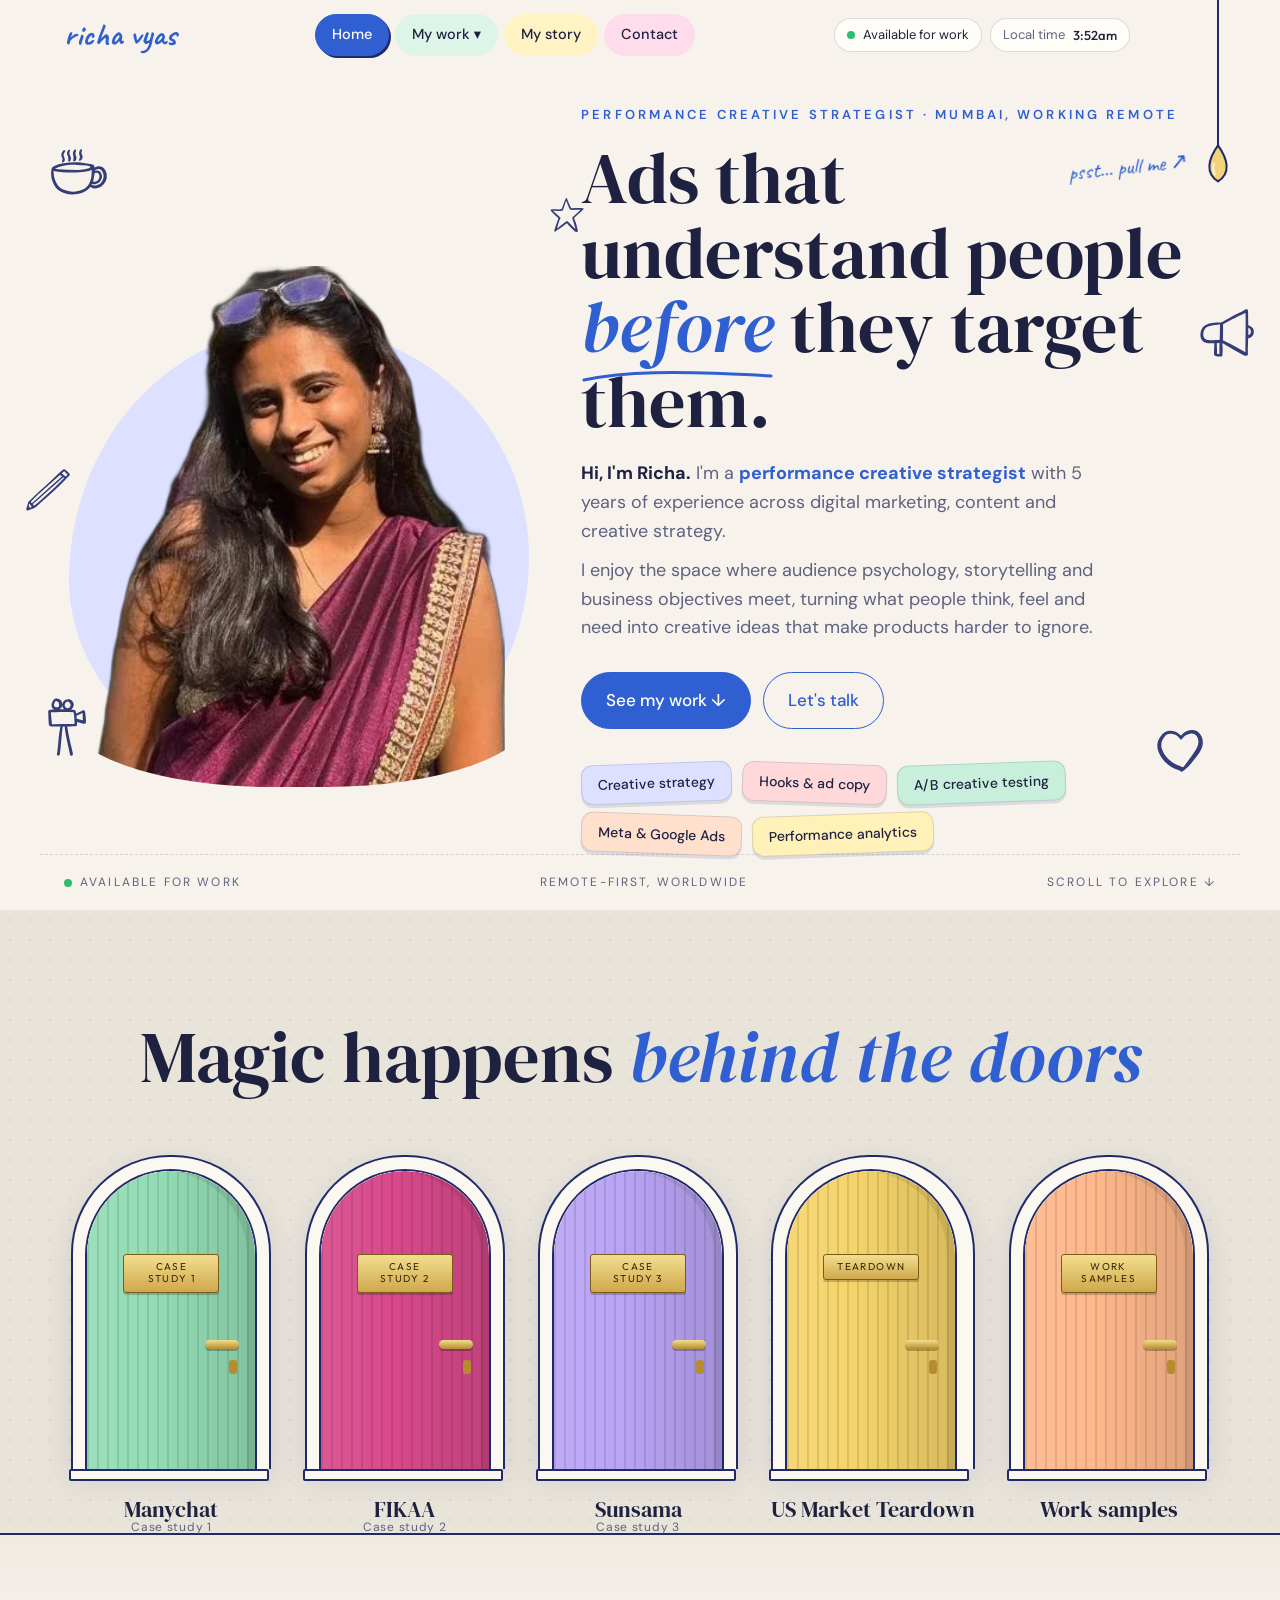
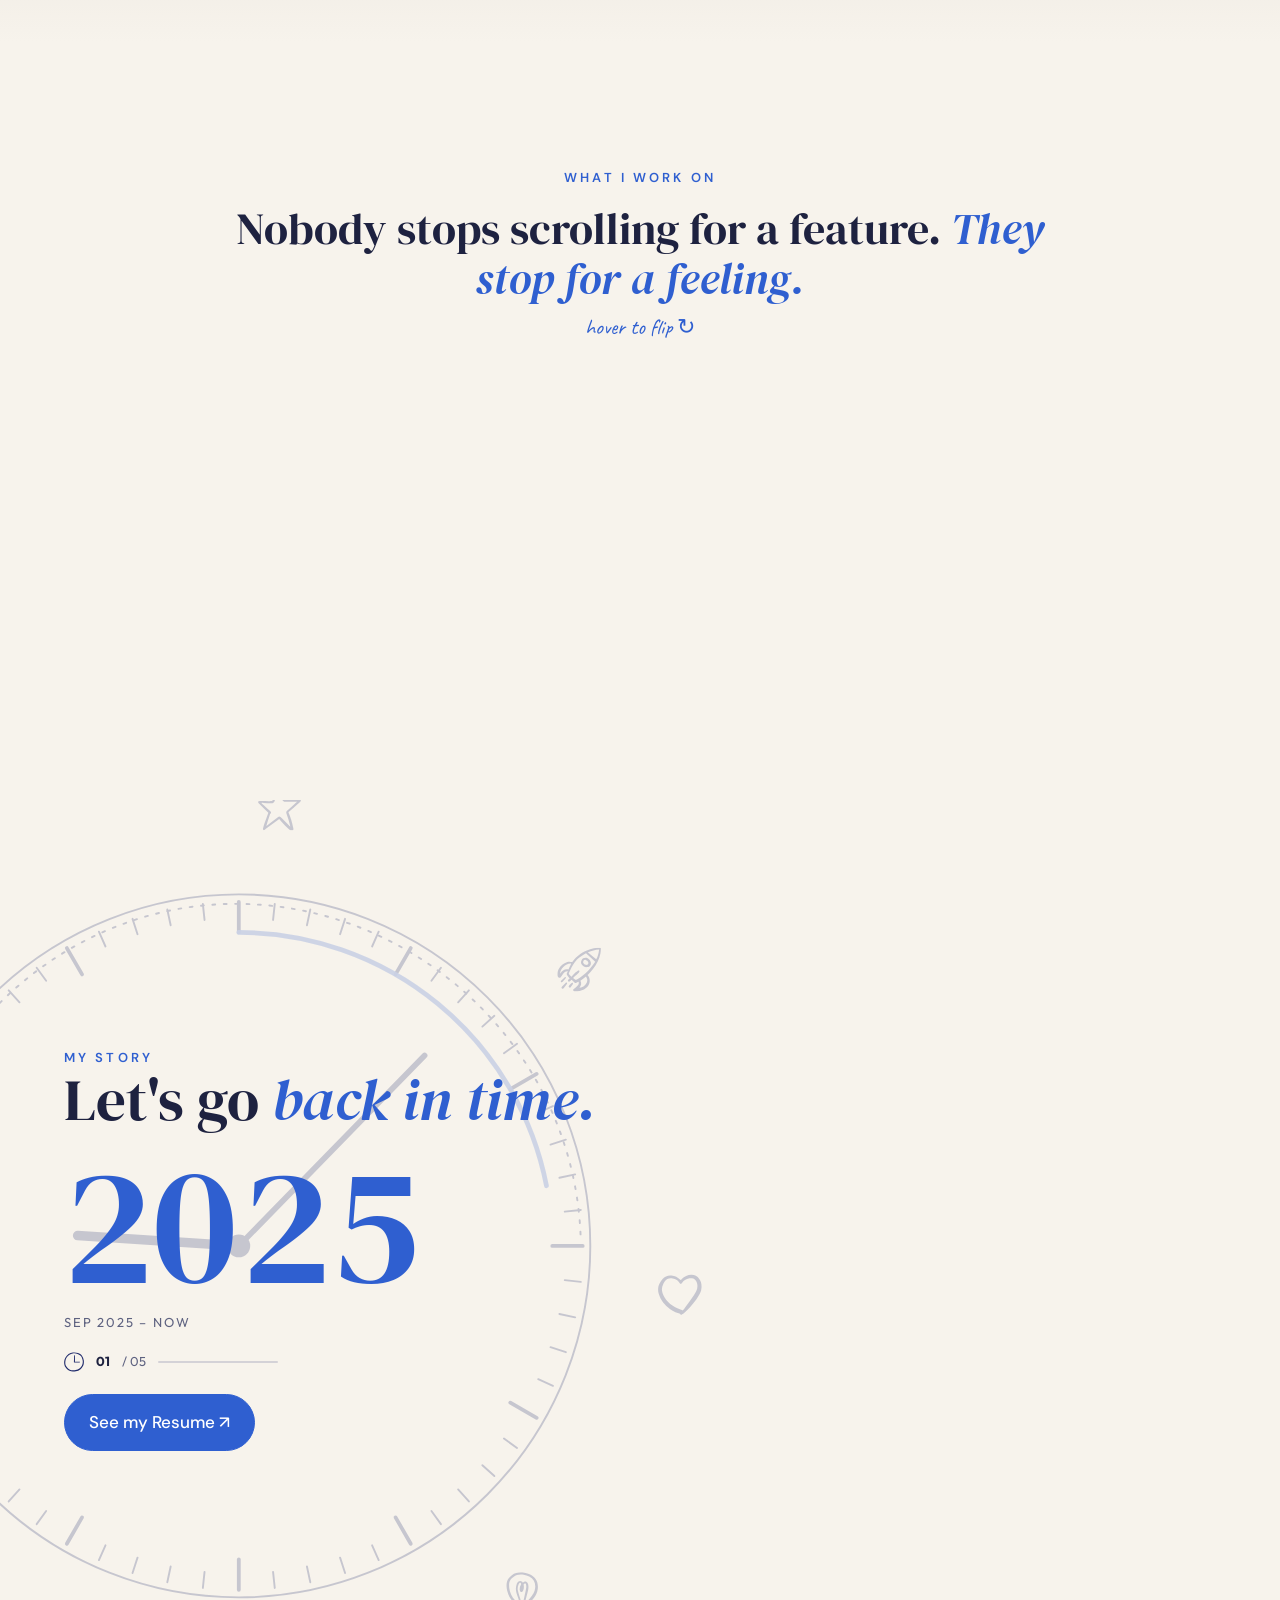
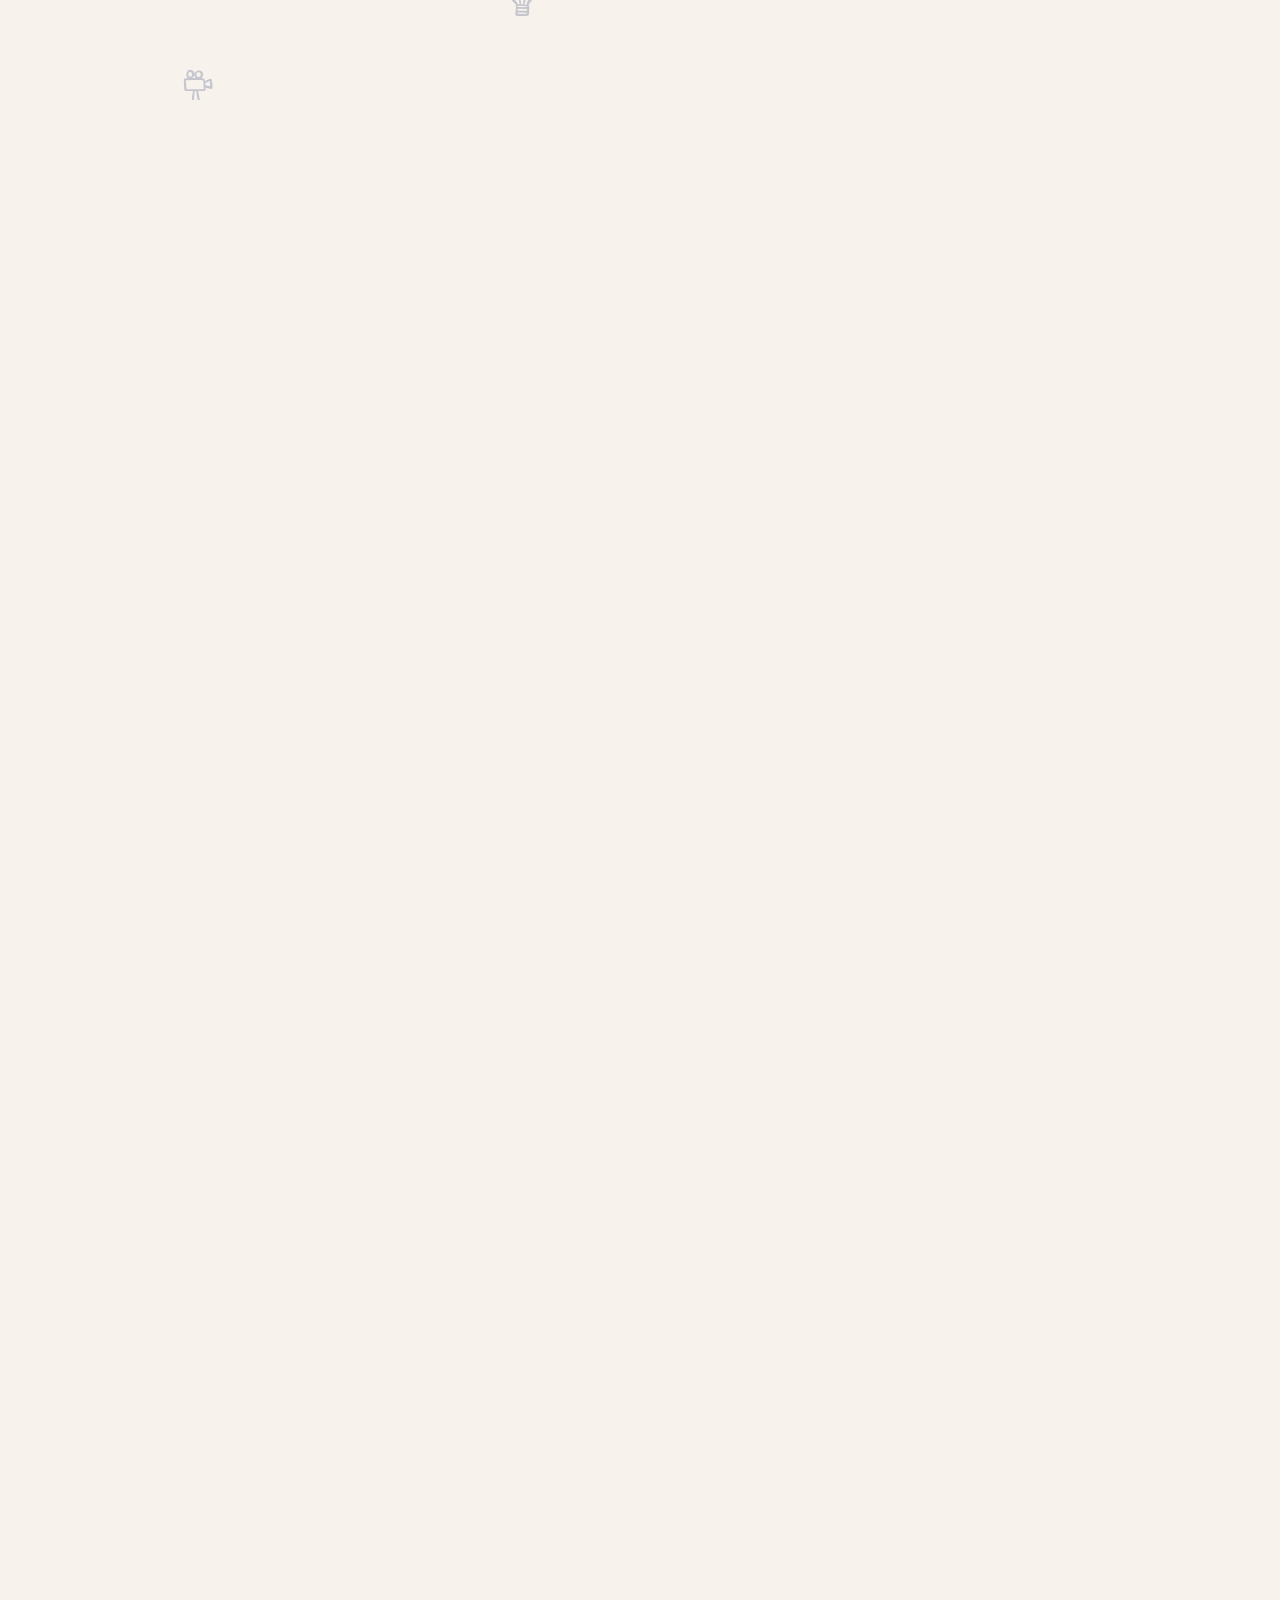
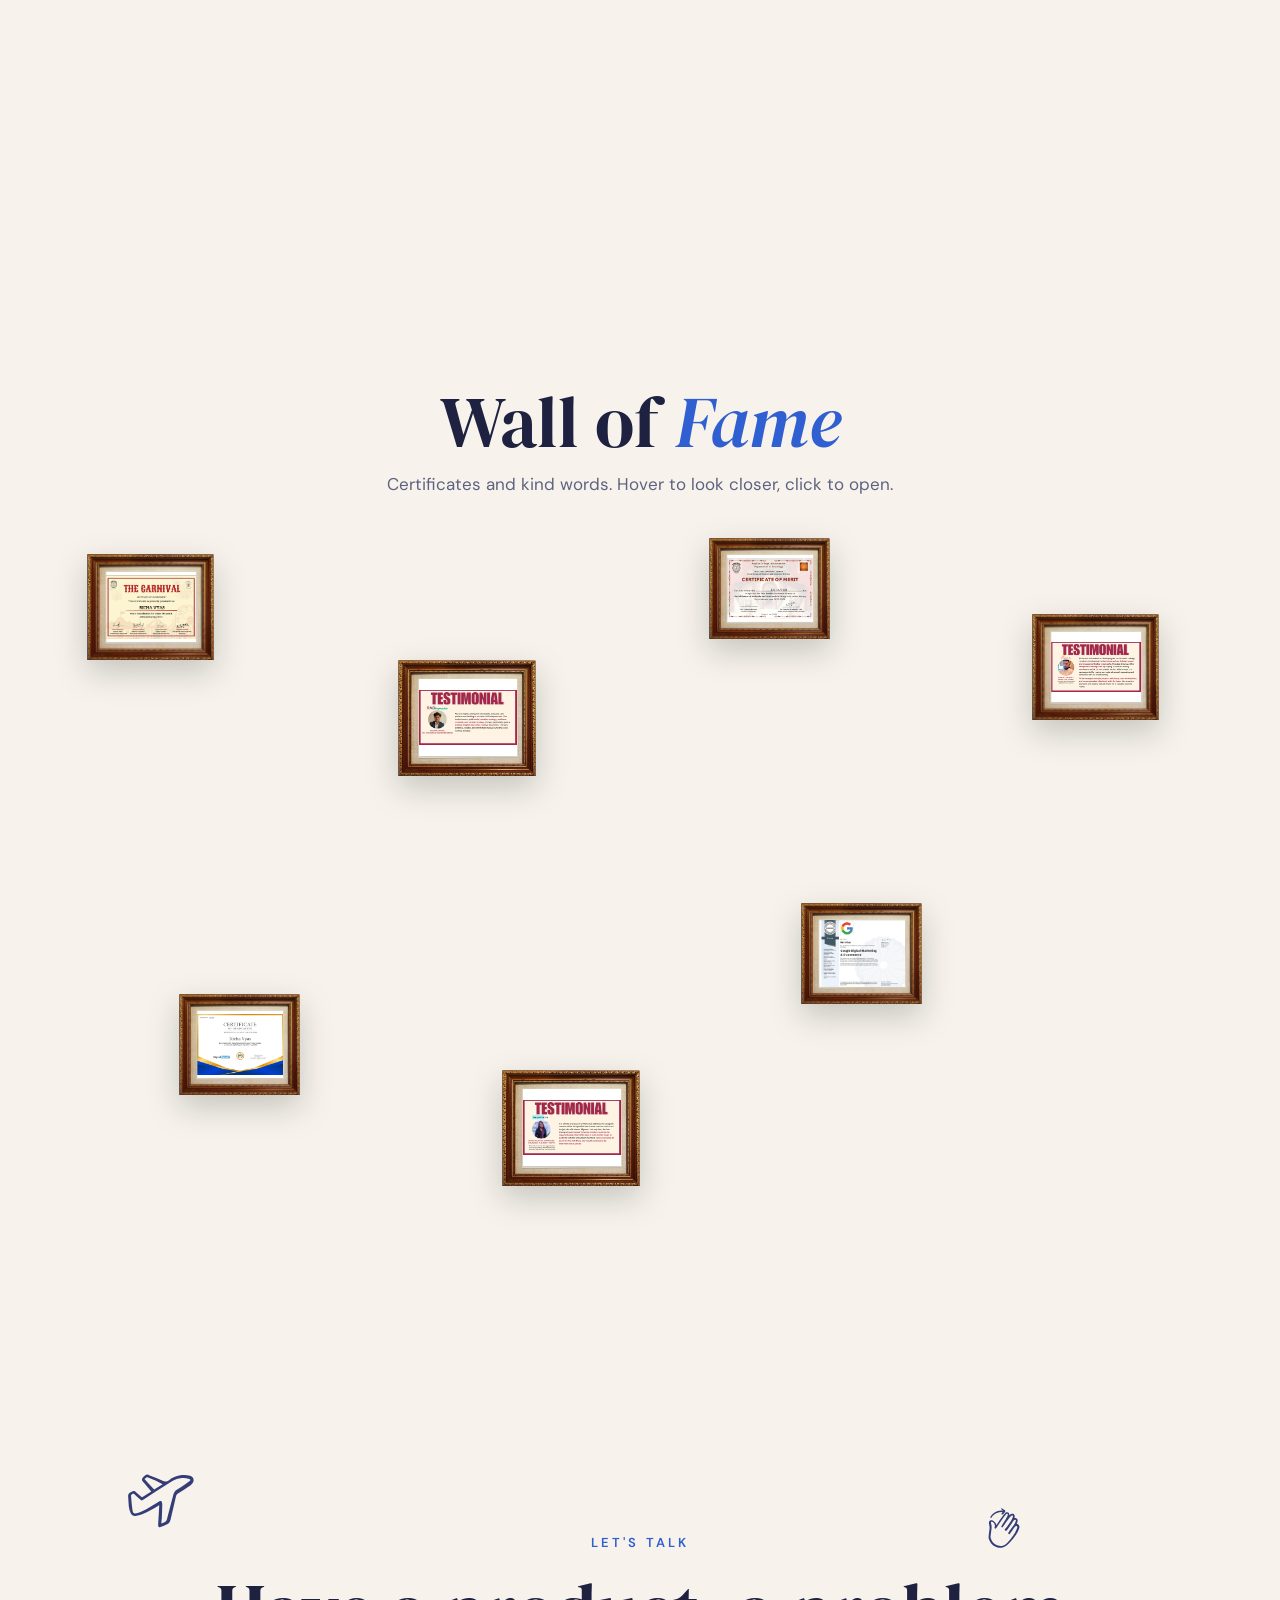
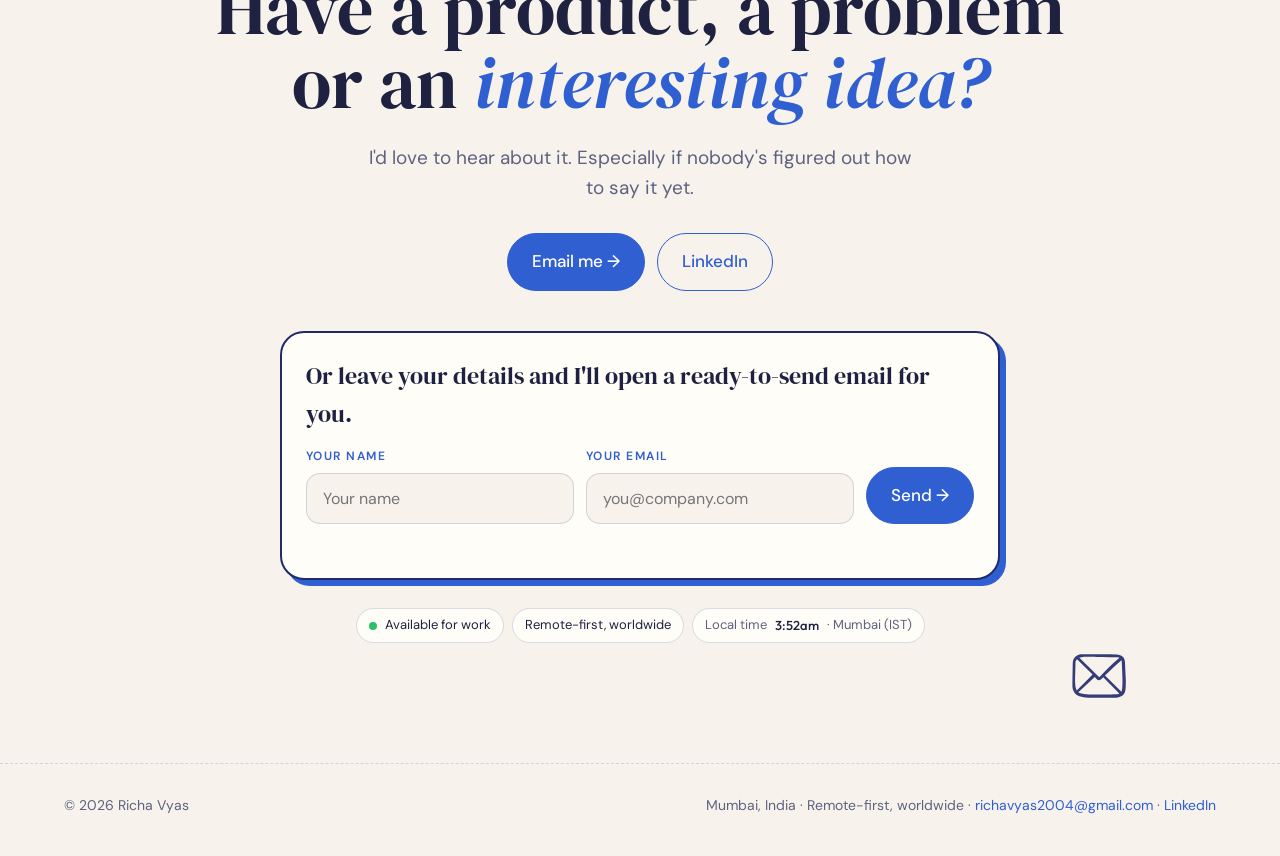
==== commit dc2c4336: "Fix contact form and zero glyph in small numbers - Contact form now opens a ready-to-send Gmail (or " ====
--- a/index.html
+++ b/index.html
@@ -321,17 +321,13 @@
       <a class="btn ghost" href="https://www.linkedin.com/in/vyas-richa/" target="_blank" rel="noopener">LinkedIn</a>
     </div>
     <form class="mail" id="mailForm">
-      <p class="mail__t">Or leave your details and I'll get back to you.</p>
+      <p class="mail__t">Or leave your details and I'll open a ready-to-send email for you.</p>
       <div class="mail__row">
         <label><span>Your name</span><input name="name" required autocomplete="name" placeholder="Your name"></label>
         <label><span>Your email</span><input name="email" type="email" required autocomplete="email" placeholder="you@company.com"></label>
         <button class="btn solid" type="submit">Send →</button>
       </div>
       <input type="text" name="_honey" tabindex="-1" autocomplete="off" style="display:none">
-      <input type="hidden" name="_subject" value="New portfolio contact">
-      <input type="hidden" name="_captcha" value="false">
-      <input type="hidden" name="_template" value="table">
-      <input type="hidden" name="_next" value="">
       <p class="mail__msg" id="mailMsg" aria-live="polite"></p>
     </form>
     <div class="chips">
@@ -346,22 +342,18 @@
 <script src="assets/site.js"></script>
 <script>
 
-/* ---------- contact form: FormSubmit (AJAX, falls back to a normal form post) ---------- */
+/* ---------- contact form: opens a ready-to-send email (Gmail, or any mail app). No third-party service. ---------- */
 (()=>{const f=$("#mailForm"),m=$("#mailMsg");if(!f)return;
   const TO="richavyas2004@gmail.com";
-  f.action="https://formsubmit.co/"+TO;f.method="POST";
-  try{f.querySelector('[name="_next"]').value=location.href.split("#")[0]+"#contact"}catch(e){}
-  let native=false;
-  f.addEventListener("submit",async e=>{if(native)return;e.preventDefault();
-    const b=f.querySelector("button");b.disabled=true;m.textContent="Sending…";
-    const d=new FormData(f);
-    try{const r=await fetch("https://formsubmit.co/ajax/"+TO,{method:"POST",headers:{"Content-Type":"application/json",Accept:"application/json"},
-        body:JSON.stringify({name:d.get("name"),email:d.get("email"),message:d.get("message")||"",_subject:"New portfolio contact: "+d.get("name"),_template:"table",_captcha:"false",_honey:d.get("_honey")})});
-      const j=await r.json().catch(()=>({}));
-      if(!r.ok||String(j.success)==="false")throw new Error(j.message||"failed");
-      m.textContent="Thank you! I'll be in touch soon.";f.reset()}
-    catch(err){native=true;m.textContent="Sending…";f.submit()}
-    b.disabled=false})})();
+  f.addEventListener("submit",e=>{e.preventDefault();
+    const d=new FormData(f),name=(d.get("name")||"").trim(),email=(d.get("email")||"").trim();
+    const su="Portfolio enquiry from "+name;
+    const body="Hi Richa,\n\nI'm "+name+" ("+email+"). I saw your portfolio and would like to talk about:\n\n\n";
+    const gmail="https://mail.google.com/mail/?view=cm&fs=1&to="+TO+"&su="+encodeURIComponent(su)+"&body="+encodeURIComponent(body);
+    const mailto="mailto:"+TO+"?subject="+encodeURIComponent(su)+"&body="+encodeURIComponent(body);
+    const w=window.open(gmail,"_blank");if(w)try{w.opener=null}catch(e){}
+    m.innerHTML=(w?"Gmail opened in a new tab. Add a line and hit Send.":"Pop-up blocked.")+' Prefer another app? <a href="'+mailto+'" style="color:var(--blue);text-decoration:underline">Open your email app</a> or write to <a href="mailto:'+TO+'" style="color:var(--blue)">'+TO+'</a>.';
+  })})();
 
 /* ---------- doors ---------- */
 const DOORS=[
--- a/assets/site.css
+++ b/assets/site.css
@@ -1,4 +1,4 @@
-@import url("https://fonts.googleapis.com/css2?family=DM+Serif+Display&text=0123456789&display=swap");
+@import url("https://fonts.googleapis.com/css2?family=DM+Serif+Display&family=Outfit:wght@400;500&text=0123456789&display=swap");
 /* Shared styles for every page: tokens, header, rope, buttons, doodles, footer */
 :root{
   --bg:#F7F3EC; --bg2:#EFEBE3; --surface:#FFFDF8; --text:#1E2240; --muted:#5E6280;
@@ -6,7 +6,7 @@
   --pink:#FFD9D9; --peach:#FFE0CC; --mint:#C8EFDB; --green:#86DFAE; --lav:#DDE0FF; --peri:#96A6FF; --lilac:#F8DDF8; --butter:#FFF1B8;
   --rose:#D94A8C;--rose-soft:#FFDCEB;--grape:#B9A4F5;--grape-soft:#ECE5FF;--sage:#9ADDB8;--sage-soft:#DDF5E8;--sun:#F5D46A;--sun-soft:#FFF3C4;--apricot:#FFB88C;--apricot-soft:#FFE6D6;
   --wall:#E9E4DA; --casing:#FBF8F2; --on-pastel:#1E2240;
-  --serif:"DM Serif Display","Instrument Serif",Georgia,serif; --sans:"DM Sans",system-ui,sans-serif; --mono:"DM Mono",ui-monospace,monospace; --hand:"Caveat",cursive;
+  --serif:"DM Serif Display","Instrument Serif",Georgia,serif; --sans:"DM Sans",system-ui,sans-serif; --mono:"Outfit","DM Mono",ui-monospace,monospace; --hand:"Caveat",cursive;
 }
 :root[data-theme="dark"]{
   --bg:#10142B; --bg2:#141936; --surface:#1C2246; --text:#F2EEE6; --muted:#A9AECB;
